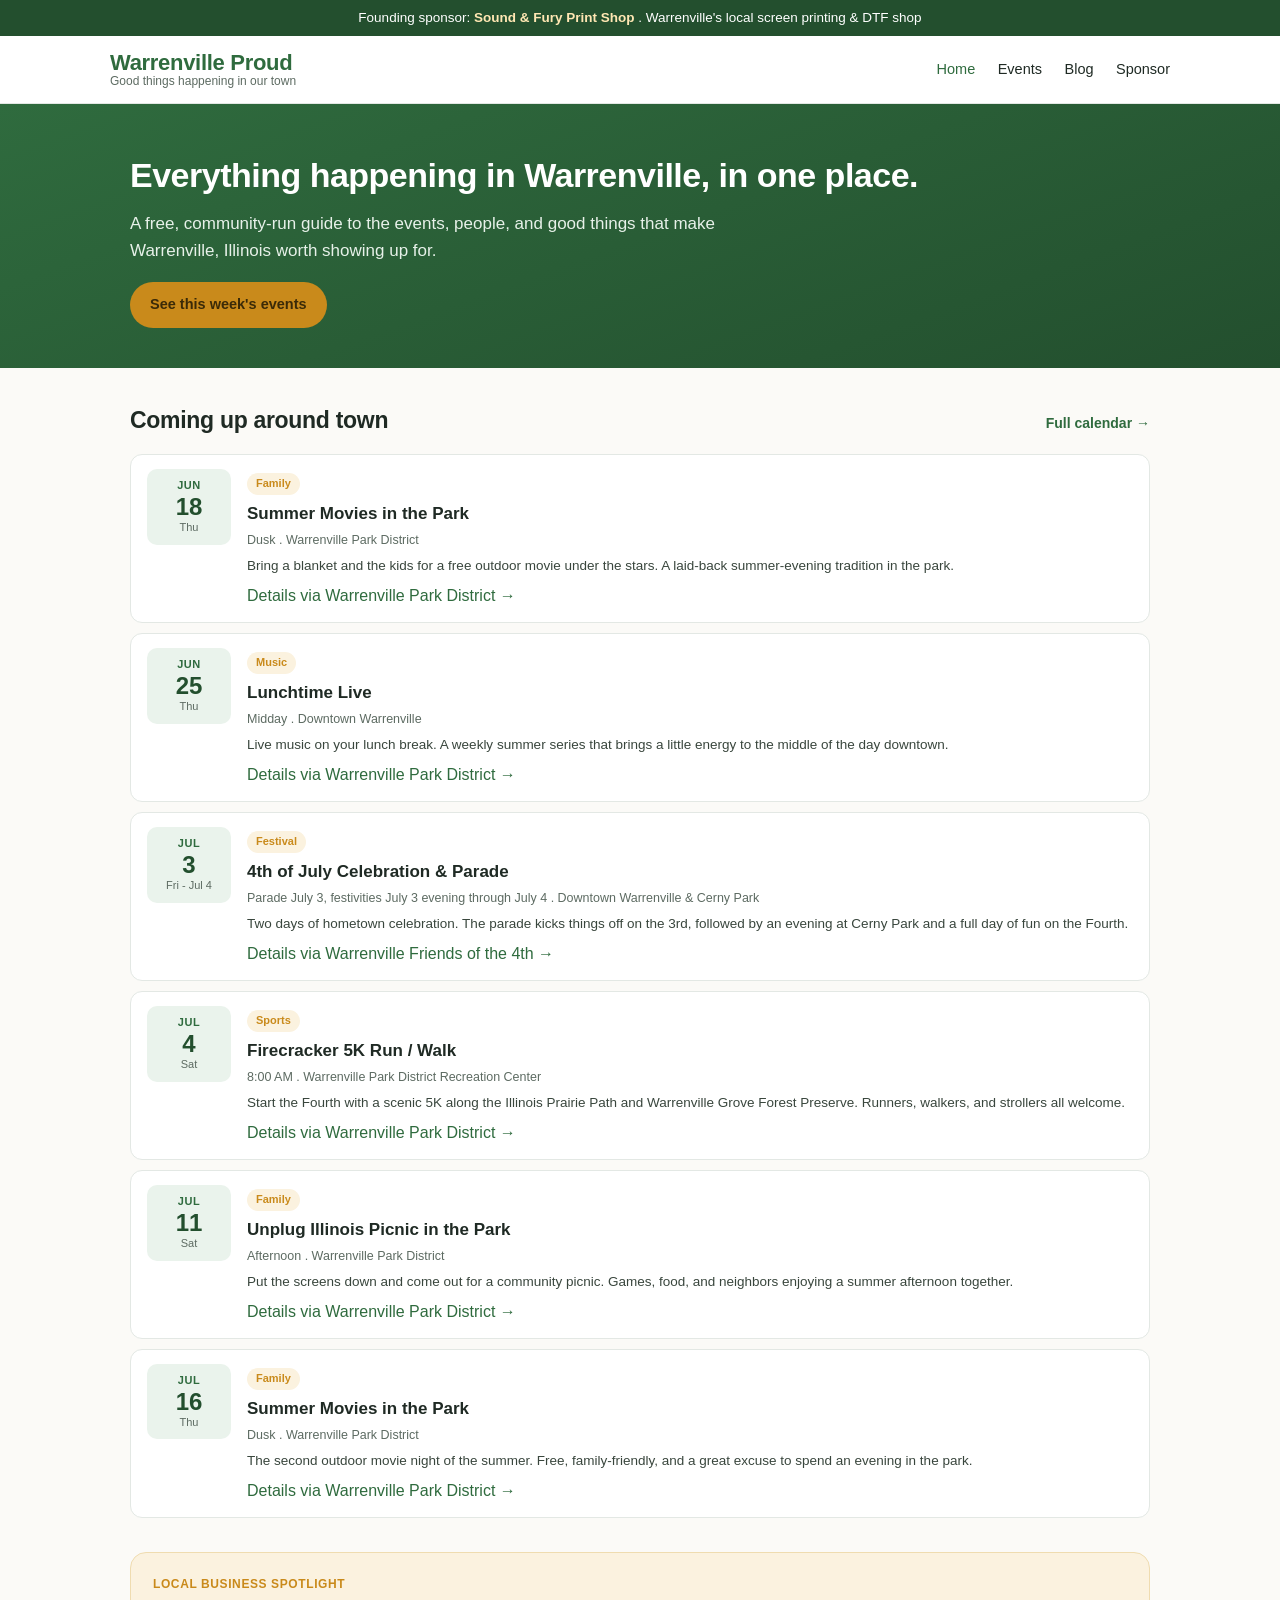
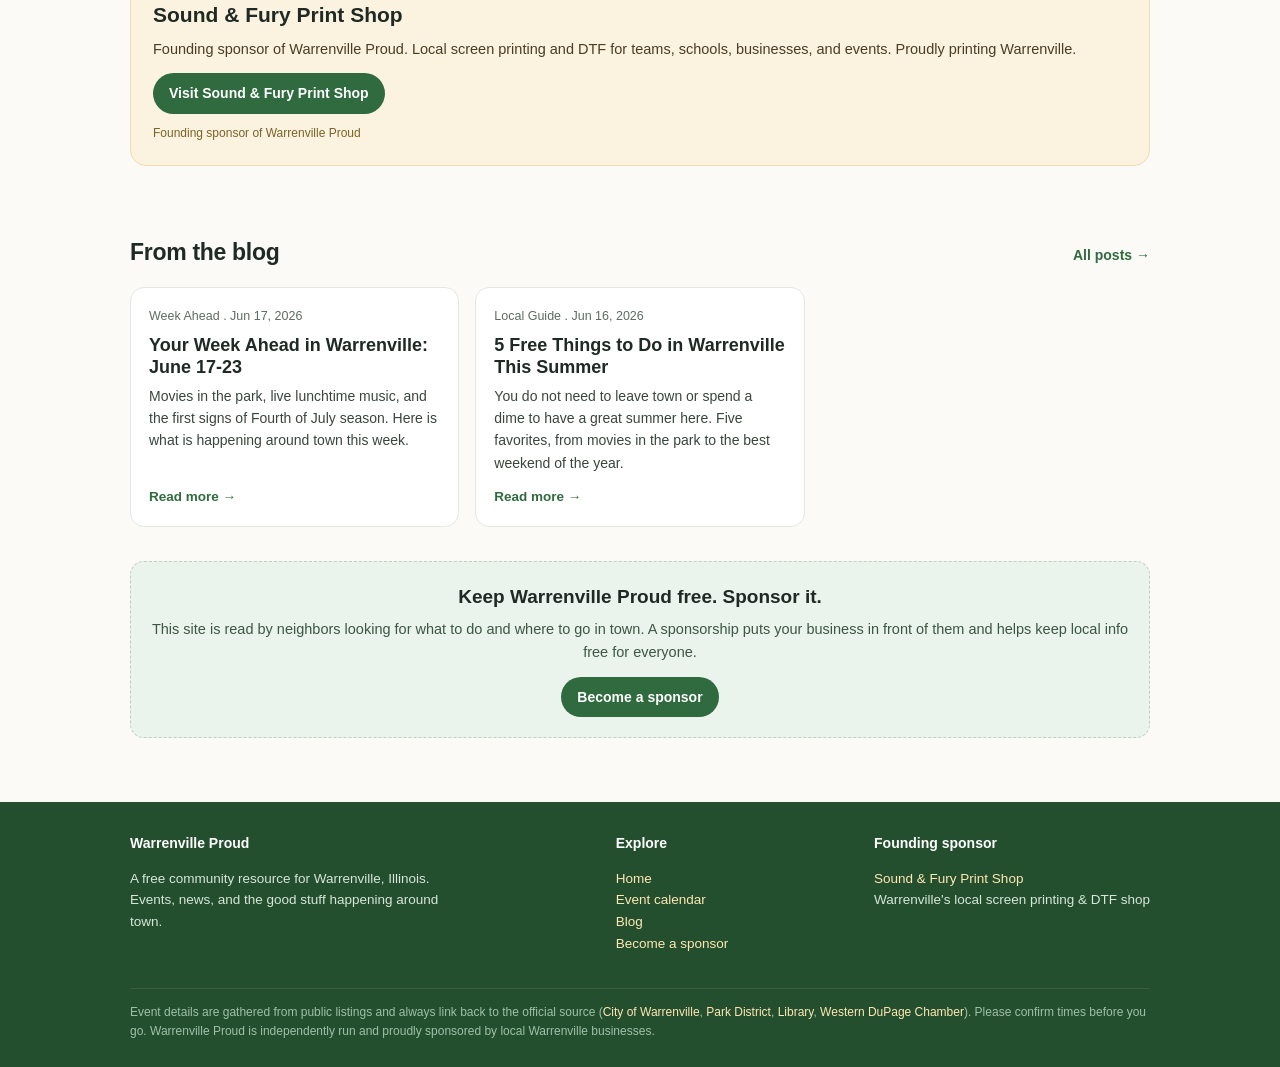
==== index.html @ 882d9d4a "Initial build: Warrenville Proud local hub (site + data + generator + automation)" ====
<!DOCTYPE html>
<html lang="en">
<head>
<meta charset="UTF-8">
<meta name="viewport" content="width=device-width, initial-scale=1.0">
<title>Warrenville Proud . Warrenville, IL events & community</title>
<meta name="description" content="Your local guide to events, news, and good things happening in Warrenville, Illinois. Free, community-run, and proudly local.">
<link rel="stylesheet" href="assets/style.css">
</head>
<body>
<div class="ribbon">Founding sponsor: <a href="https://soundandfuryprint.com">Sound & Fury Print Shop</a> . Warrenville's local screen printing & DTF shop</div>
<header class="site"><div class="wrap navbar">
  <a class="brand" href="index.html" style="text-decoration:none">
    <span class="name">Warrenville Proud</span>
    <span class="tag">Good things happening in our town</span>
  </a>
  <nav class="links">
    <a href="index.html" style="color:var(--prairie)">Home</a>
    <a href="events.html">Events</a>
    <a href="blog/index.html">Blog</a>
    <a href="index.html#sponsor">Sponsor</a>
  </nav>
</div></header>

<section class="hero"><div class="wrap">
  <h1>Everything happening in Warrenville, in one place.</h1>
  <p>A free, community-run guide to the events, people, and good things that make Warrenville, Illinois worth showing up for.</p>
  <a class="cta" href="events.html">See this week's events</a>
</div></section>

<section><div class="wrap">
  <div class="sec-head"><h2>Coming up around town</h2><a href="events.html">Full calendar &rarr;</a></div>
  <div class="events-list"><div class="event">
  <div class="when"><div class="mo">JUN</div><div class="day">18</div><div class="dow">Thu</div></div>
  <div class="body">
    <span class="pill">Family</span>
    <h3>Summer Movies in the Park</h3>
    <div class="det">Dusk . Warrenville Park District</div>
    <p>Bring a blanket and the kids for a free outdoor movie under the stars. A laid-back summer-evening tradition in the park.</p>
    <a class="more" href="https://www.warrenvilleparks.org/events/">Details via Warrenville Park District &rarr;</a>
  </div>
</div><div class="event">
  <div class="when"><div class="mo">JUN</div><div class="day">25</div><div class="dow">Thu</div></div>
  <div class="body">
    <span class="pill">Music</span>
    <h3>Lunchtime Live</h3>
    <div class="det">Midday . Downtown Warrenville</div>
    <p>Live music on your lunch break. A weekly summer series that brings a little energy to the middle of the day downtown.</p>
    <a class="more" href="https://www.warrenvilleparks.org/events/">Details via Warrenville Park District &rarr;</a>
  </div>
</div><div class="event">
  <div class="when"><div class="mo">JUL</div><div class="day">3</div><div class="dow">Fri - Jul 4</div></div>
  <div class="body">
    <span class="pill">Festival</span>
    <h3>4th of July Celebration & Parade</h3>
    <div class="det">Parade July 3, festivities July 3 evening through July 4 . Downtown Warrenville & Cerny Park</div>
    <p>Two days of hometown celebration. The parade kicks things off on the 3rd, followed by an evening at Cerny Park and a full day of fun on the Fourth.</p>
    <a class="more" href="https://www.warrenville.il.us/395/Community-Events">Details via Warrenville Friends of the 4th &rarr;</a>
  </div>
</div><div class="event">
  <div class="when"><div class="mo">JUL</div><div class="day">4</div><div class="dow">Sat</div></div>
  <div class="body">
    <span class="pill">Sports</span>
    <h3>Firecracker 5K Run / Walk</h3>
    <div class="det">8:00 AM . Warrenville Park District Recreation Center</div>
    <p>Start the Fourth with a scenic 5K along the Illinois Prairie Path and Warrenville Grove Forest Preserve. Runners, walkers, and strollers all welcome.</p>
    <a class="more" href="https://www.warrenvilleparks.org/events/">Details via Warrenville Park District &rarr;</a>
  </div>
</div><div class="event">
  <div class="when"><div class="mo">JUL</div><div class="day">11</div><div class="dow">Sat</div></div>
  <div class="body">
    <span class="pill">Family</span>
    <h3>Unplug Illinois Picnic in the Park</h3>
    <div class="det">Afternoon . Warrenville Park District</div>
    <p>Put the screens down and come out for a community picnic. Games, food, and neighbors enjoying a summer afternoon together.</p>
    <a class="more" href="https://www.warrenvilleparks.org/events/">Details via Warrenville Park District &rarr;</a>
  </div>
</div><div class="event">
  <div class="when"><div class="mo">JUL</div><div class="day">16</div><div class="dow">Thu</div></div>
  <div class="body">
    <span class="pill">Family</span>
    <h3>Summer Movies in the Park</h3>
    <div class="det">Dusk . Warrenville Park District</div>
    <p>The second outdoor movie night of the summer. Free, family-friendly, and a great excuse to spend an evening in the park.</p>
    <a class="more" href="https://www.warrenvilleparks.org/events/">Details via Warrenville Park District &rarr;</a>
  </div>
</div></div>
</div></section>

<section style="padding-top:0"><div class="wrap">
  <div class="spotlight">
  <div class="kicker">Local Business Spotlight</div>
  <h3>Sound & Fury Print Shop</h3>
  <p>Founding sponsor of Warrenville Proud. Local screen printing and DTF for teams, schools, businesses, and events. Proudly printing Warrenville.</p>
  <a class="btn" href="https://soundandfuryprint.com">Visit Sound & Fury Print Shop</a>
  <div class="founding">Founding sponsor of Warrenville Proud</div>
</div>
</div></section>

<section><div class="wrap">
  <div class="sec-head"><h2>From the blog</h2><a href="blog/index.html">All posts &rarr;</a></div>
  <div class="grid cols-3"><div class="card">
  <span class="meta">Week Ahead . Jun 17, 2026</span>
  <h3><a href="blog/week-ahead-2026-06-17.html" style="color:inherit">Your Week Ahead in Warrenville: June 17-23</a></h3>
  <p>Movies in the park, live lunchtime music, and the first signs of Fourth of July season. Here is what is happening around town this week.</p>
  <a class="more" href="blog/week-ahead-2026-06-17.html">Read more &rarr;</a>
</div><div class="card">
  <span class="meta">Local Guide . Jun 16, 2026</span>
  <h3><a href="blog/5-free-things-to-do-in-warrenville-this-summer.html" style="color:inherit">5 Free Things to Do in Warrenville This Summer</a></h3>
  <p>You do not need to leave town or spend a dime to have a great summer here. Five favorites, from movies in the park to the best weekend of the year.</p>
  <a class="more" href="blog/5-free-things-to-do-in-warrenville-this-summer.html">Read more &rarr;</a>
</div></div>
</div></section>

<section style="padding-top:0"><div class="wrap">
  <div id="sponsor" class="sponsor-cta">
  <h3>Keep Warrenville Proud free. Sponsor it.</h3>
  <p>This site is read by neighbors looking for what to do and where to go in town. A sponsorship puts your business in front of them and helps keep local info free for everyone.</p>
  <a class="btn" href="mailto:hello@warrenvilleproud.com?subject=Sponsoring%20Warrenville%20Proud">Become a sponsor</a>
</div>
</div></section>

<footer class="site"><div class="wrap">
  <div class="cols">
    <div style="max-width:340px">
      <h4>Warrenville Proud</h4>
      <p>A free community resource for Warrenville, Illinois. Events, news, and the good stuff happening around town.</p>
    </div>
    <div>
      <h4>Explore</h4>
      <p><a href="index.html">Home</a><br>
      <a href="events.html">Event calendar</a><br>
      <a href="blog/index.html">Blog</a><br>
      <a href="index.html#sponsor">Become a sponsor</a></p>
    </div>
    <div style="max-width:300px">
      <h4>Founding sponsor</h4>
      <p><a href="https://soundandfuryprint.com">Sound & Fury Print Shop</a><br>Warrenville's local screen printing & DTF shop</p>
    </div>
  </div>
  <div class="fine">
    Event details are gathered from public listings and always link back to the official source
    (<a href="https://www.warrenville.il.us/395/Community-Events">City of Warrenville</a>,
    <a href="https://www.warrenvilleparks.org/events/">Park District</a>,
    <a href="https://www.warrenville.com/events">Library</a>,
    <a href="http://westerndupagechamber.chambermaster.com/events/calendar">Western DuPage Chamber</a>).
    Please confirm times before you go. Warrenville Proud is independently run and proudly sponsored by local Warrenville businesses.
  </div>
</div></footer>
</body>
</html>
---- assets/style.css ----
/* Warrenville Proud - shared styles. Civic, warm, prairie-town feel. Light mode. */
:root{
  --prairie:#2f6b3e; --prairie-dk:#234f2e; --prairie-bg:#eaf3ec;
  --gold:#c98a1b; --gold-bg:#fbf2df;
  --ink:#1f2a24; --muted:#5d6b62; --line:#e3e8e4; --bg:#fbfaf7; --card:#ffffff;
  --sky:#2e6fa3;
}
*{box-sizing:border-box}
html{scroll-behavior:smooth}
body{margin:0;background:var(--bg);color:var(--ink);font-family:-apple-system,BlinkMacSystemFont,"Segoe UI",Roboto,Helvetica,Arial,sans-serif;line-height:1.6;}
a{color:var(--prairie);text-decoration:none}
a:hover{text-decoration:underline}
img{max-width:100%}
.wrap{max-width:1060px;margin:0 auto;padding:0 20px}

/* sponsor ribbon */
.ribbon{background:var(--prairie-dk);color:#fff;font-size:13.5px;text-align:center;padding:7px 12px}
.ribbon a{color:#ffe7b3;font-weight:600}
.ribbon a:hover{color:#fff}

/* header / nav */
header.site{background:var(--card);border-bottom:1px solid var(--line)}
.navbar{display:flex;align-items:center;justify-content:space-between;padding:14px 0;gap:16px}
.brand{display:flex;flex-direction:column;line-height:1.15}
.brand .name{font-size:22px;font-weight:800;color:var(--prairie);letter-spacing:-0.3px}
.brand .tag{font-size:12px;color:var(--muted)}
nav.links a{margin-left:18px;font-size:14.5px;color:var(--ink);font-weight:500}
nav.links a:hover{color:var(--prairie);text-decoration:none}

/* hero */
.hero{background:linear-gradient(160deg,var(--prairie) 0%,var(--prairie-dk) 100%);color:#fff;padding:44px 0 40px}
.hero h1{font-size:34px;margin:0 0 8px;letter-spacing:-0.5px}
.hero p{font-size:17px;margin:0;max-width:640px;color:#e7f1e9}
.hero .cta{margin-top:18px;display:inline-block;background:var(--gold);color:#3a2a08;font-weight:700;padding:11px 20px;border-radius:999px;font-size:14.5px}
.hero .cta:hover{background:#e0a02c;text-decoration:none}

/* sections */
section{padding:34px 0}
.sec-head{display:flex;align-items:baseline;justify-content:space-between;margin-bottom:16px}
.sec-head h2{font-size:23px;margin:0;letter-spacing:-0.3px}
.sec-head a{font-size:14px;font-weight:600}
.lead{color:var(--muted);font-size:15px;margin:-6px 0 18px}

/* cards grid */
.grid{display:grid;gap:16px}
.grid.cols-3{grid-template-columns:repeat(3,1fr)}
.grid.cols-2{grid-template-columns:repeat(2,1fr)}
.card{background:var(--card);border:1px solid var(--line);border-radius:14px;padding:18px;display:flex;flex-direction:column}
.card h3{margin:0 0 6px;font-size:18px;line-height:1.25}
.card .meta{font-size:12.5px;color:var(--muted);margin-bottom:8px}
.card p{margin:0 0 12px;font-size:14px;color:#39463d}
.card .more{margin-top:auto;font-size:13.5px;font-weight:600}

/* event row */
.events-list{display:flex;flex-direction:column;gap:10px}
.event{display:flex;gap:16px;background:var(--card);border:1px solid var(--line);border-radius:12px;padding:14px 16px}
.event .when{flex:0 0 84px;text-align:center;background:var(--prairie-bg);border-radius:10px;padding:8px 4px;height:fit-content}
.event .when .mo{font-size:11px;text-transform:uppercase;letter-spacing:.5px;color:var(--prairie);font-weight:700}
.event .when .day{font-size:24px;font-weight:800;color:var(--prairie-dk);line-height:1}
.event .when .dow{font-size:11px;color:var(--muted)}
.event .body h3{margin:0 0 3px;font-size:17px}
.event .body .det{font-size:12.5px;color:var(--muted);margin-bottom:5px}
.event .body p{margin:0 0 6px;font-size:13.5px;color:#39463d}
.event .pill{display:inline-block;font-size:11px;font-weight:600;background:var(--gold-bg);color:var(--gold);padding:2px 9px;border-radius:999px;margin-bottom:5px}

/* spotlight */
.spotlight{background:var(--gold-bg);border:1px solid #efdcb0;border-radius:16px;padding:22px}
.spotlight .kicker{font-size:12px;font-weight:700;text-transform:uppercase;letter-spacing:.6px;color:var(--gold)}
.spotlight h3{margin:4px 0 6px;font-size:21px}
.spotlight p{margin:0 0 12px;font-size:14.5px;color:#4a3d23}
.spotlight .founding{font-size:12px;color:#7a6326;margin-top:10px}
.btn{display:inline-block;background:var(--prairie);color:#fff;font-weight:600;padding:9px 16px;border-radius:999px;font-size:14px}
.btn:hover{background:var(--prairie-dk);text-decoration:none}

/* sponsor CTA strip */
.sponsor-cta{background:var(--prairie-bg);border:1px dashed #b9d3bf;border-radius:14px;padding:20px;text-align:center}
.sponsor-cta h3{margin:0 0 6px;font-size:19px}
.sponsor-cta p{margin:0 0 12px;color:#3c5743;font-size:14.5px}

/* article */
.article{max-width:720px;margin:0 auto}
.article .kicker{color:var(--prairie);font-weight:700;font-size:13px;text-transform:uppercase;letter-spacing:.5px}
.article h1{font-size:30px;margin:6px 0 6px;letter-spacing:-0.4px;line-height:1.2}
.article .byline{color:var(--muted);font-size:13.5px;margin-bottom:22px}
.article p{font-size:16px;margin:0 0 16px}
.article h2{font-size:21px;margin:26px 0 10px}
.article ul{font-size:16px;margin:0 0 16px;padding-left:22px}
.article li{margin-bottom:6px}
.sponsor-note{background:var(--gold-bg);border-left:4px solid var(--gold);border-radius:8px;padding:14px 16px;margin:26px 0 0;font-size:14px;color:#4a3d23}
.sponsor-note b{color:#7a5a13}

/* footer */
footer.site{background:var(--prairie-dk);color:#d7e6da;margin-top:30px;padding:30px 0 26px;font-size:13.5px}
footer.site a{color:#ffe7b3}
footer.site .cols{display:flex;justify-content:space-between;gap:24px;flex-wrap:wrap}
footer.site h4{color:#fff;margin:0 0 8px;font-size:14px}
footer.site .fine{margin-top:20px;padding-top:14px;border-top:1px solid #3a5a42;color:#9fc0a8;font-size:12px}

@media(max-width:820px){
  .grid.cols-3,.grid.cols-2{grid-template-columns:1fr}
  .navbar{flex-direction:column;align-items:flex-start;gap:8px}
  nav.links a{margin-left:0;margin-right:16px}
  .hero h1{font-size:27px}
}
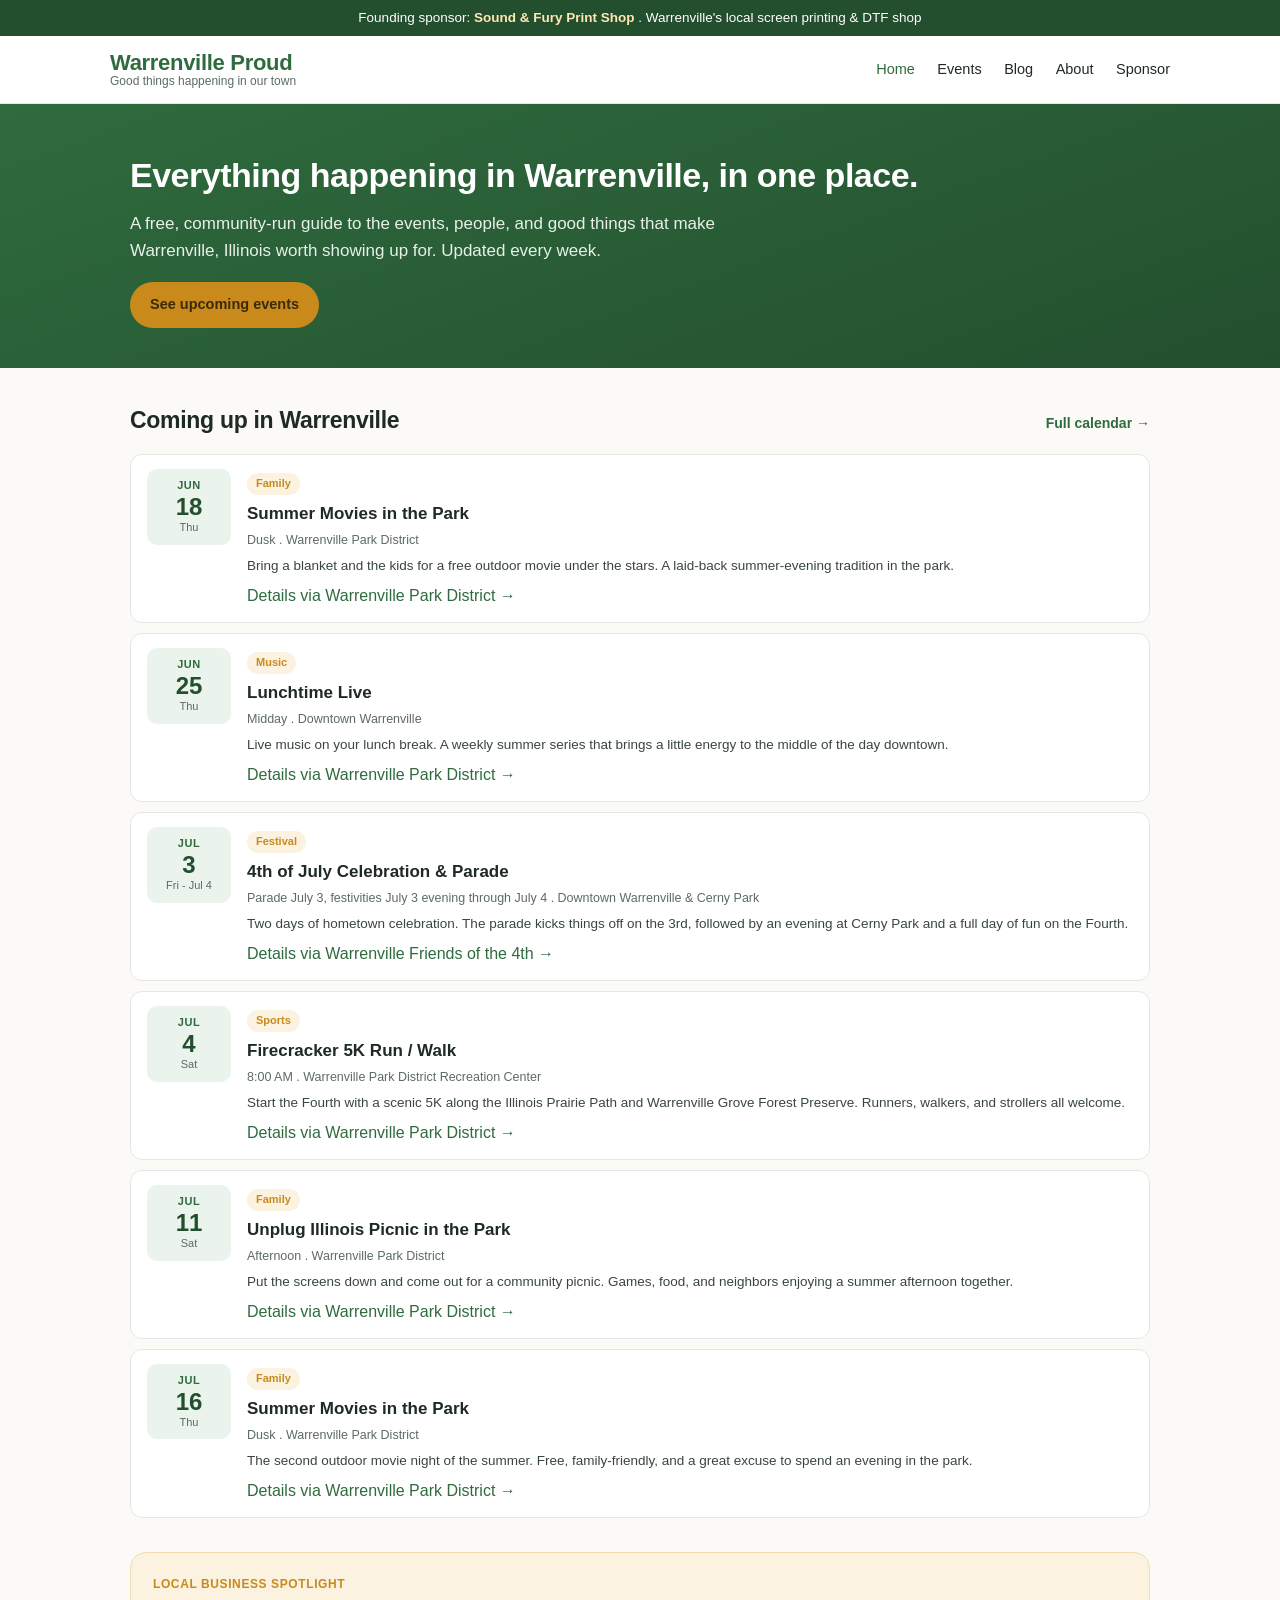
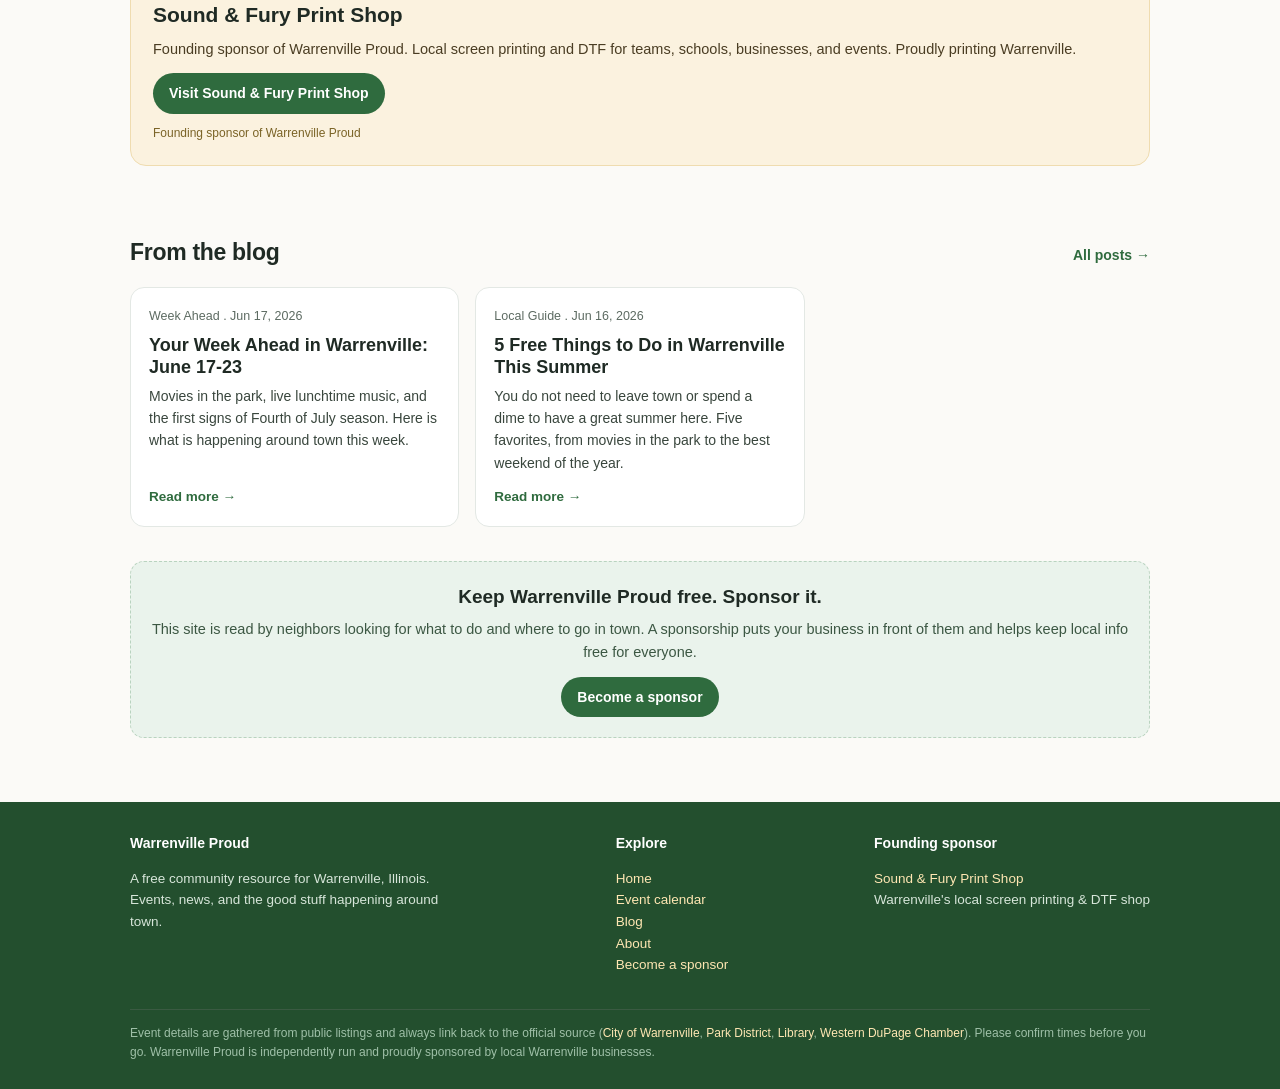
==== commit a47dfe11: "Launch Warrenville Proud: full site, SEO/GEO, assets, automation docs Co-Authored-By: Claude Opus 4." ====
--- a/index.html
+++ b/index.html
@@ -3,12 +3,37 @@
 <head>
 <meta charset="UTF-8">
 <meta name="viewport" content="width=device-width, initial-scale=1.0">
-<title>Warrenville Proud . Warrenville, IL events & community</title>
-<meta name="description" content="Your local guide to events, news, and good things happening in Warrenville, Illinois. Free, community-run, and proudly local.">
+<title>Warrenville Proud: Warrenville, IL Events Calendar &amp; Community Guide</title>
+<meta name="description" content="Your free local guide to events, news, and things to do in Warrenville, Illinois. Updated weekly. Proudly community-run.">
+<link rel="canonical" href="https://warrenvilleproud.com/">
+<meta name="robots" content="index,follow,max-image-preview:large,max-snippet:-1">
+<meta name="author" content="Warrenville Proud">
+<meta name="geo.region" content="US-IL">
+<meta name="geo.placename" content="Warrenville, Illinois">
+<meta name="geo.position" content="41.8186;-88.1762">
+<meta name="ICBM" content="41.8186, -88.1762">
+<meta name="theme-color" content="#2f6b3e">
+<meta property="og:type" content="website">
+<meta property="og:site_name" content="Warrenville Proud">
+<meta property="og:title" content="Warrenville Proud: Warrenville, IL Events Calendar &amp; Community Guide">
+<meta property="og:description" content="Your free local guide to events, news, and things to do in Warrenville, Illinois. Updated weekly. Proudly community-run.">
+<meta property="og:url" content="https://warrenvilleproud.com/">
+<meta property="og:image" content="https://warrenvilleproud.com/assets/og-image.png">
+<meta property="og:locale" content="en_US">
+<meta name="twitter:card" content="summary_large_image">
+<meta name="twitter:title" content="Warrenville Proud: Warrenville, IL Events Calendar &amp; Community Guide">
+<meta name="twitter:description" content="Your free local guide to events, news, and things to do in Warrenville, Illinois. Updated weekly. Proudly community-run.">
+<meta name="twitter:image" content="https://warrenvilleproud.com/assets/og-image.png">
+<link rel="icon" href="assets/favicon.png" type="image/png">
+<link rel="apple-touch-icon" href="assets/apple-touch-icon.png">
+<link rel="sitemap" type="application/xml" href="https://warrenvilleproud.com/sitemap.xml">
 <link rel="stylesheet" href="assets/style.css">
+<script type="application/ld+json">{"@context": "https://schema.org", "@type": "Organization", "@id": "https://warrenvilleproud.com/#org", "name": "Warrenville Proud", "url": "https://warrenvilleproud.com/", "logo": "https://warrenvilleproud.com/assets/og-image.png", "image": "https://warrenvilleproud.com/assets/og-image.png", "description": "A free, community-run guide to events and local life in Warrenville, Illinois.", "areaServed": {"@type": "City", "name": "Warrenville, Illinois"}, "knowsAbout": ["Warrenville Illinois events", "DuPage County community events", "local Warrenville news"], "sponsor": {"@type": "Organization", "name": "Sound & Fury Print Shop", "url": "https://soundandfuryprint.com", "description": "Warrenville-based screen printing and DTF custom apparel shop."}}</script>
+<script type="application/ld+json">{"@context": "https://schema.org", "@type": "WebSite", "@id": "https://warrenvilleproud.com/#website", "name": "Warrenville Proud", "url": "https://warrenvilleproud.com/", "inLanguage": "en-US", "publisher": {"@id": "https://warrenvilleproud.com/#org"}}</script>
+<script type="application/ld+json">{"@context": "https://schema.org", "@type": "ItemList", "name": "Upcoming events in Warrenville, Illinois", "itemListElement": [{"@type": "ListItem", "position": 1, "item": {"@type": "Event", "name": "Summer Movies in the Park", "startDate": "2026-06-18", "endDate": "2026-06-18", "eventStatus": "https://schema.org/EventScheduled", "eventAttendanceMode": "https://schema.org/OfflineEventAttendanceMode", "location": {"@type": "Place", "name": "Warrenville Park District", "address": {"@type": "PostalAddress", "addressLocality": "Warrenville", "addressRegion": "IL", "postalCode": "60555", "addressCountry": "US"}}, "description": "Bring a blanket and the kids for a free outdoor movie under the stars. A laid-back summer-evening tradition in the park.", "image": "https://warrenvilleproud.com/assets/og-image.png", "url": "https://www.warrenvilleparks.org/events/", "organizer": {"@type": "Organization", "name": "Warrenville Park District"}}}, {"@type": "ListItem", "position": 2, "item": {"@type": "Event", "name": "Lunchtime Live", "startDate": "2026-06-25", "endDate": "2026-06-25", "eventStatus": "https://schema.org/EventScheduled", "eventAttendanceMode": "https://schema.org/OfflineEventAttendanceMode", "location": {"@type": "Place", "name": "Downtown Warrenville", "address": {"@type": "PostalAddress", "addressLocality": "Warrenville", "addressRegion": "IL", "postalCode": "60555", "addressCountry": "US"}}, "description": "Live music on your lunch break. A weekly summer series that brings a little energy to the middle of the day downtown.", "image": "https://warrenvilleproud.com/assets/og-image.png", "url": "https://www.warrenvilleparks.org/events/", "organizer": {"@type": "Organization", "name": "Warrenville Park District"}}}, {"@type": "ListItem", "position": 3, "item": {"@type": "Event", "name": "4th of July Celebration & Parade", "startDate": "2026-07-03", "endDate": "2026-07-04", "eventStatus": "https://schema.org/EventScheduled", "eventAttendanceMode": "https://schema.org/OfflineEventAttendanceMode", "location": {"@type": "Place", "name": "Downtown Warrenville & Cerny Park", "address": {"@type": "PostalAddress", "addressLocality": "Warrenville", "addressRegion": "IL", "postalCode": "60555", "addressCountry": "US"}}, "description": "Two days of hometown celebration. The parade kicks things off on the 3rd, followed by an evening at Cerny Park and a full day of fun on the Fourth.", "image": "https://warrenvilleproud.com/assets/og-image.png", "url": "https://www.warrenville.il.us/395/Community-Events", "organizer": {"@type": "Organization", "name": "Warrenville Friends of the 4th"}}}, {"@type": "ListItem", "position": 4, "item": {"@type": "Event", "name": "Firecracker 5K Run / Walk", "startDate": "2026-07-04", "endDate": "2026-07-04", "eventStatus": "https://schema.org/EventScheduled", "eventAttendanceMode": "https://schema.org/OfflineEventAttendanceMode", "location": {"@type": "Place", "name": "Warrenville Park District Recreation Center", "address": {"@type": "PostalAddress", "addressLocality": "Warrenville", "addressRegion": "IL", "postalCode": "60555", "addressCountry": "US"}}, "description": "Start the Fourth with a scenic 5K along the Illinois Prairie Path and Warrenville Grove Forest Preserve. Runners, walkers, and strollers all welcome.", "image": "https://warrenvilleproud.com/assets/og-image.png", "url": "https://www.warrenvilleparks.org/events/", "organizer": {"@type": "Organization", "name": "Warrenville Park District"}}}, {"@type": "ListItem", "position": 5, "item": {"@type": "Event", "name": "Unplug Illinois Picnic in the Park", "startDate": "2026-07-11", "endDate": "2026-07-11", "eventStatus": "https://schema.org/EventScheduled", "eventAttendanceMode": "https://schema.org/OfflineEventAttendanceMode", "location": {"@type": "Place", "name": "Warrenville Park District", "address": {"@type": "PostalAddress", "addressLocality": "Warrenville", "addressRegion": "IL", "postalCode": "60555", "addressCountry": "US"}}, "description": "Put the screens down and come out for a community picnic. Games, food, and neighbors enjoying a summer afternoon together.", "image": "https://warrenvilleproud.com/assets/og-image.png", "url": "https://www.warrenvilleparks.org/events/", "organizer": {"@type": "Organization", "name": "Warrenville Park District"}}}, {"@type": "ListItem", "position": 6, "item": {"@type": "Event", "name": "Summer Movies in the Park", "startDate": "2026-07-16", "endDate": "2026-07-16", "eventStatus": "https://schema.org/EventScheduled", "eventAttendanceMode": "https://schema.org/OfflineEventAttendanceMode", "location": {"@type": "Place", "name": "Warrenville Park District", "address": {"@type": "PostalAddress", "addressLocality": "Warrenville", "addressRegion": "IL", "postalCode": "60555", "addressCountry": "US"}}, "description": "The second outdoor movie night of the summer. Free, family-friendly, and a great excuse to spend an evening in the park.", "image": "https://warrenvilleproud.com/assets/og-image.png", "url": "https://www.warrenvilleparks.org/events/", "organizer": {"@type": "Organization", "name": "Warrenville Park District"}}}, {"@type": "ListItem", "position": 7, "item": {"@type": "Event", "name": "Summer Daze", "startDate": "2026-08-07", "endDate": "2026-08-08", "eventStatus": "https://schema.org/EventScheduled", "eventAttendanceMode": "https://schema.org/OfflineEventAttendanceMode", "location": {"@type": "Place", "name": "Warrenville City Hall Complex, 28W701 Stafford Place", "address": {"@type": "PostalAddress", "addressLocality": "Warrenville", "addressRegion": "IL", "postalCode": "60555", "addressCountry": "US"}}, "description": "Warrenville's signature summer festival. Live music, food and drink, kids' rides and games, and local business booths. The weekend the whole town turns out.", "image": "https://warrenvilleproud.com/assets/og-image.png", "url": "https://www.westerndupagechamber.com/index.php?m=7&s=47", "organizer": {"@type": "Organization", "name": "City of Warrenville / Western DuPage Chamber"}}}, {"@type": "ListItem", "position": 8, "item": {"@type": "Event", "name": "Warrenville Car Show", "startDate": "2026-08-08", "endDate": "2026-08-08", "eventStatus": "https://schema.org/EventScheduled", "eventAttendanceMode": "https://schema.org/OfflineEventAttendanceMode", "location": {"@type": "Place", "name": "Warrenville City Hall Complex", "address": {"@type": "PostalAddress", "addressLocality": "Warrenville", "addressRegion": "IL", "postalCode": "60555", "addressCountry": "US"}}, "description": "Classic cars and showpieces roll into Summer Daze. A favorite for car lovers and anyone who likes a good Saturday stroll past some shine.", "image": "https://warrenvilleproud.com/assets/og-image.png", "url": "https://www.warrenville.il.us/395/Community-Events", "organizer": {"@type": "Organization", "name": "City of Warrenville"}}}]}</script>
 </head>
 <body>
-<div class="ribbon">Founding sponsor: <a href="https://soundandfuryprint.com">Sound & Fury Print Shop</a> . Warrenville's local screen printing & DTF shop</div>
+<div class="ribbon">Founding sponsor: <a href="https://soundandfuryprint.com">Sound &amp; Fury Print Shop</a> . Warrenville&#x27;s local screen printing &amp; DTF shop</div>
 <header class="site"><div class="wrap navbar">
   <a class="brand" href="index.html" style="text-decoration:none">
     <span class="name">Warrenville Proud</span>
@@ -18,18 +43,19 @@
     <a href="index.html" style="color:var(--prairie)">Home</a>
     <a href="events.html">Events</a>
     <a href="blog/index.html">Blog</a>
+    <a href="about.html">About</a>
     <a href="index.html#sponsor">Sponsor</a>
   </nav>
 </div></header>
 
 <section class="hero"><div class="wrap">
   <h1>Everything happening in Warrenville, in one place.</h1>
-  <p>A free, community-run guide to the events, people, and good things that make Warrenville, Illinois worth showing up for.</p>
-  <a class="cta" href="events.html">See this week's events</a>
+  <p>A free, community-run guide to the events, people, and good things that make Warrenville, Illinois worth showing up for. Updated every week.</p>
+  <a class="cta" href="events.html">See upcoming events</a>
 </div></section>
 
 <section><div class="wrap">
-  <div class="sec-head"><h2>Coming up around town</h2><a href="events.html">Full calendar &rarr;</a></div>
+  <div class="sec-head"><h2>Coming up in Warrenville</h2><a href="events.html">Full calendar &rarr;</a></div>
   <div class="events-list"><div class="event">
   <div class="when"><div class="mo">JUN</div><div class="day">18</div><div class="dow">Thu</div></div>
   <div class="body">
@@ -52,8 +78,8 @@
   <div class="when"><div class="mo">JUL</div><div class="day">3</div><div class="dow">Fri - Jul 4</div></div>
   <div class="body">
     <span class="pill">Festival</span>
-    <h3>4th of July Celebration & Parade</h3>
-    <div class="det">Parade July 3, festivities July 3 evening through July 4 . Downtown Warrenville & Cerny Park</div>
+    <h3>4th of July Celebration &amp; Parade</h3>
+    <div class="det">Parade July 3, festivities July 3 evening through July 4 . Downtown Warrenville &amp; Cerny Park</div>
     <p>Two days of hometown celebration. The parade kicks things off on the 3rd, followed by an evening at Cerny Park and a full day of fun on the Fourth.</p>
     <a class="more" href="https://www.warrenville.il.us/395/Community-Events">Details via Warrenville Friends of the 4th &rarr;</a>
   </div>
@@ -90,9 +116,9 @@
 <section style="padding-top:0"><div class="wrap">
   <div class="spotlight">
   <div class="kicker">Local Business Spotlight</div>
-  <h3>Sound & Fury Print Shop</h3>
+  <h3>Sound &amp; Fury Print Shop</h3>
   <p>Founding sponsor of Warrenville Proud. Local screen printing and DTF for teams, schools, businesses, and events. Proudly printing Warrenville.</p>
-  <a class="btn" href="https://soundandfuryprint.com">Visit Sound & Fury Print Shop</a>
+  <a class="btn" href="https://soundandfuryprint.com">Visit Sound &amp; Fury Print Shop</a>
   <div class="founding">Founding sponsor of Warrenville Proud</div>
 </div>
 </div></section>
@@ -131,11 +157,12 @@
       <p><a href="index.html">Home</a><br>
       <a href="events.html">Event calendar</a><br>
       <a href="blog/index.html">Blog</a><br>
+      <a href="about.html">About</a><br>
       <a href="index.html#sponsor">Become a sponsor</a></p>
     </div>
     <div style="max-width:300px">
       <h4>Founding sponsor</h4>
-      <p><a href="https://soundandfuryprint.com">Sound & Fury Print Shop</a><br>Warrenville's local screen printing & DTF shop</p>
+      <p><a href="https://soundandfuryprint.com">Sound &amp; Fury Print Shop</a><br>Warrenville&#x27;s local screen printing &amp; DTF shop</p>
     </div>
   </div>
   <div class="fine">
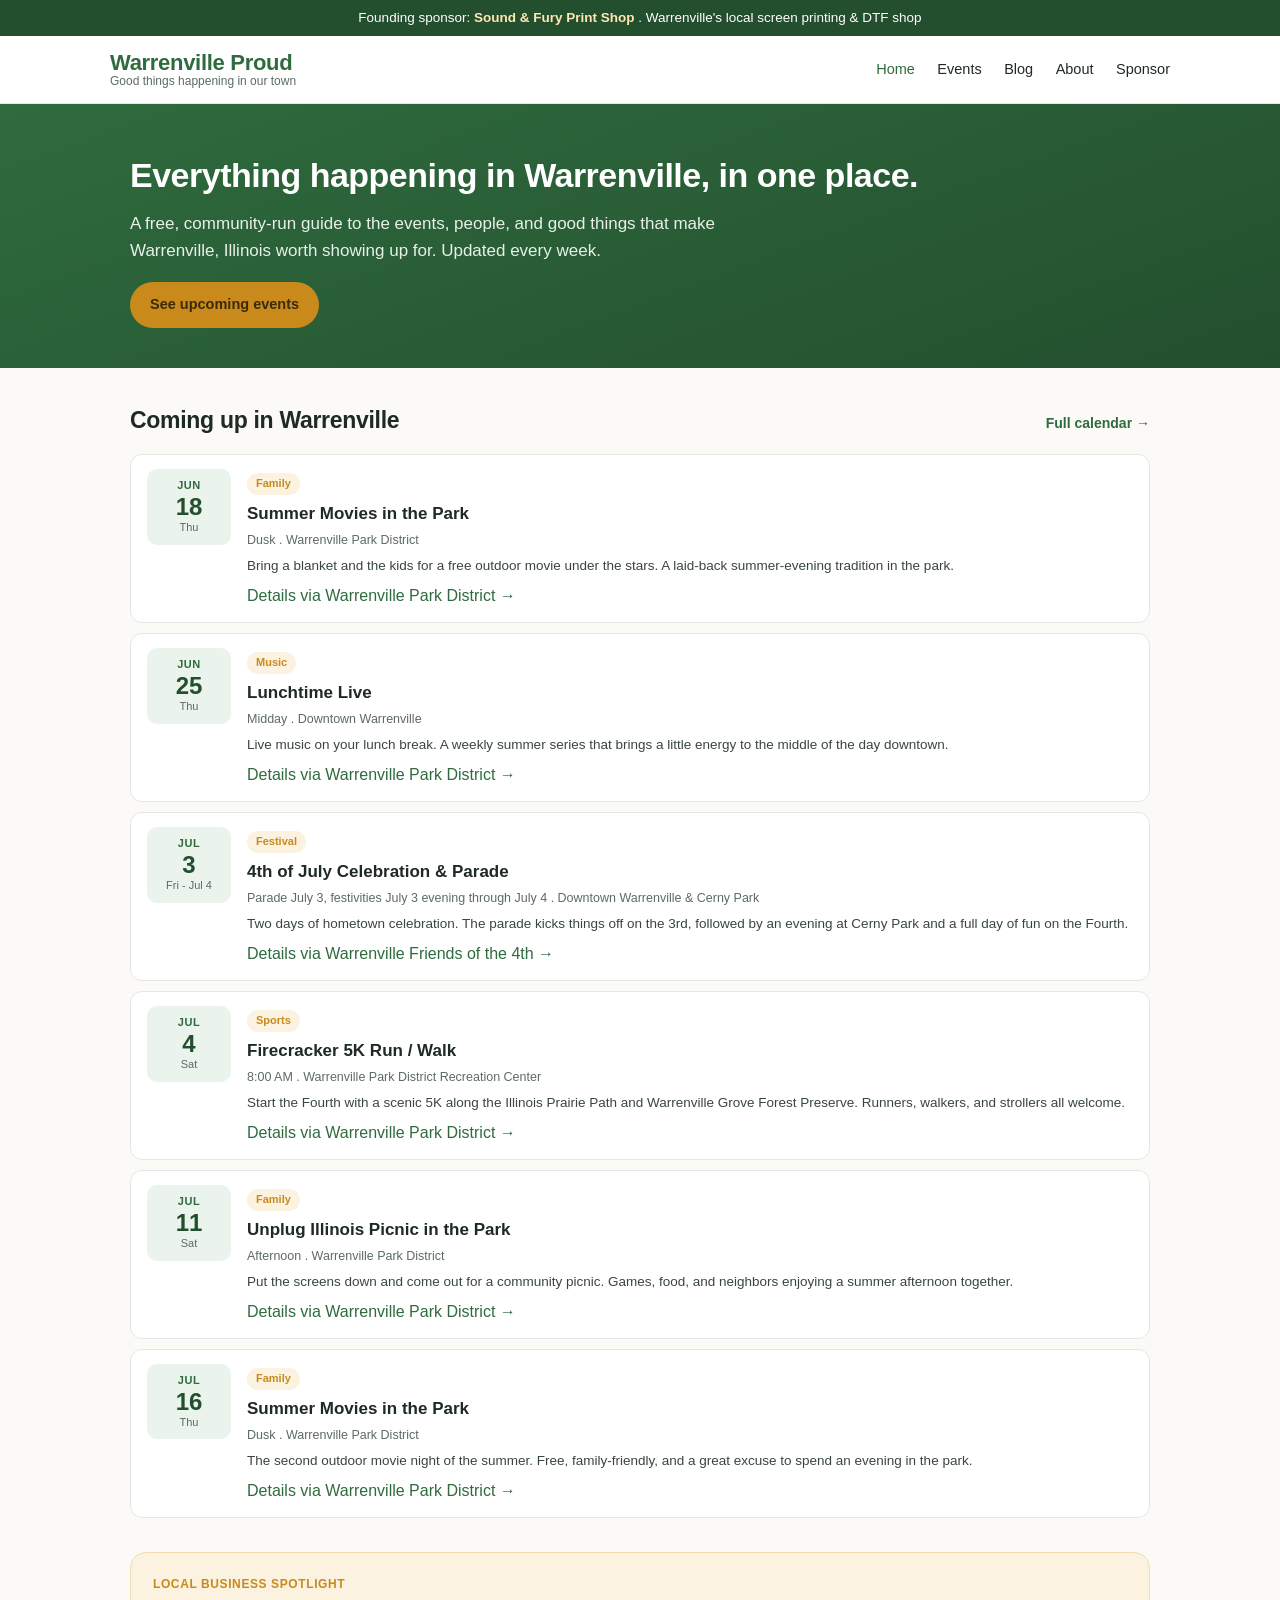
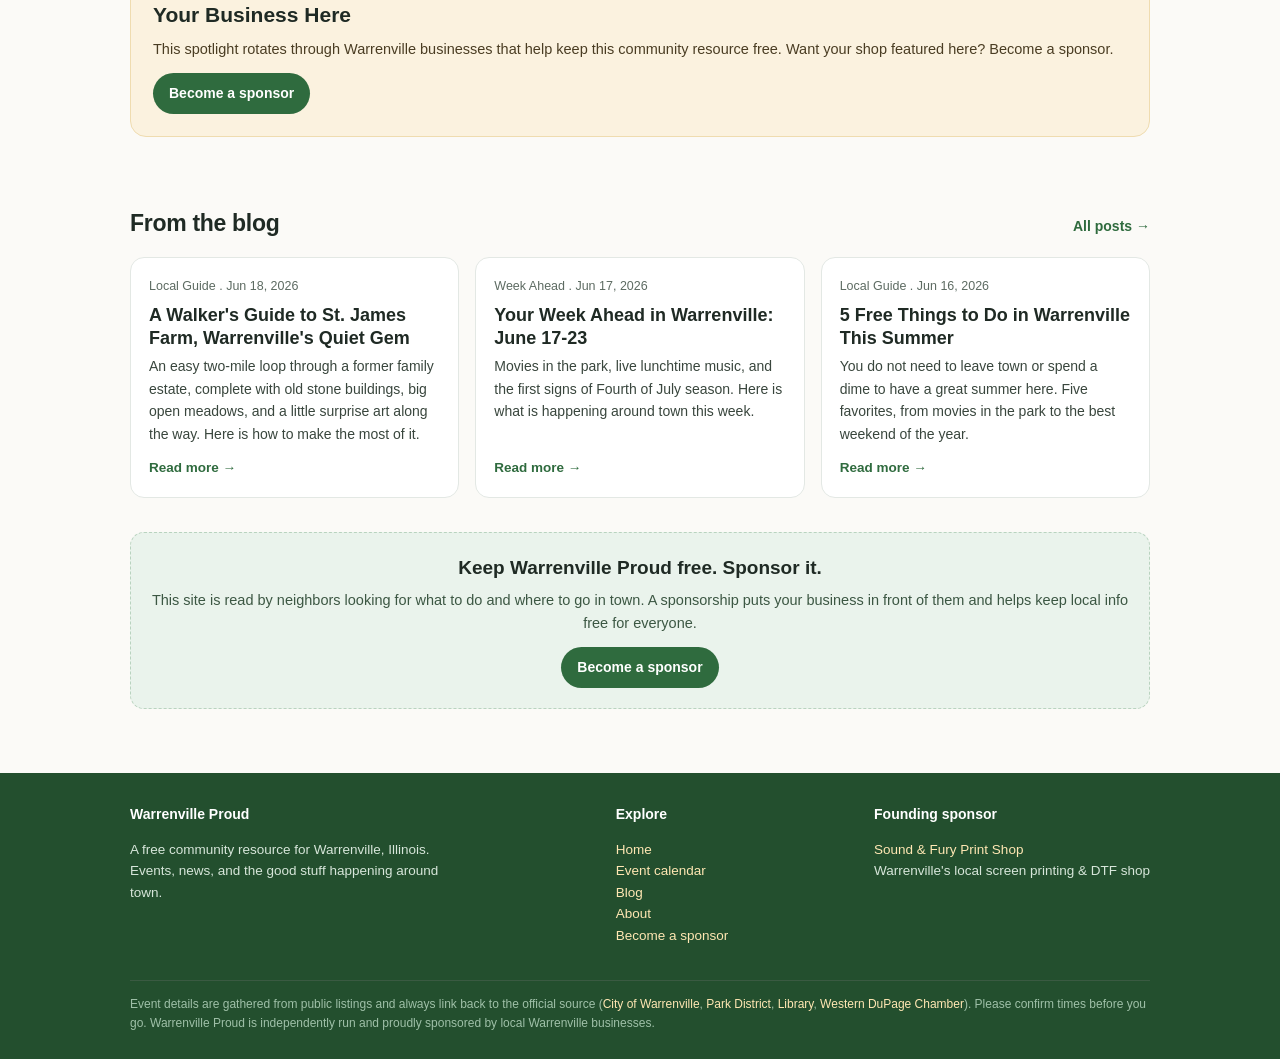
==== commit 33948c49: "Weekly update: 2026-06-18 (St. James Farm trail guide + spotlight rotation)" ====
--- a/index.html
+++ b/index.html
@@ -116,16 +116,21 @@
 <section style="padding-top:0"><div class="wrap">
   <div class="spotlight">
   <div class="kicker">Local Business Spotlight</div>
-  <h3>Sound &amp; Fury Print Shop</h3>
-  <p>Founding sponsor of Warrenville Proud. Local screen printing and DTF for teams, schools, businesses, and events. Proudly printing Warrenville.</p>
-  <a class="btn" href="https://soundandfuryprint.com">Visit Sound &amp; Fury Print Shop</a>
-  <div class="founding">Founding sponsor of Warrenville Proud</div>
+  <h3>Your Business Here</h3>
+  <p>This spotlight rotates through Warrenville businesses that help keep this community resource free. Want your shop featured here? Become a sponsor.</p>
+  <a class="btn" href="#sponsor">Become a sponsor</a>
+  
 </div>
 </div></section>
 
 <section><div class="wrap">
   <div class="sec-head"><h2>From the blog</h2><a href="blog/index.html">All posts &rarr;</a></div>
   <div class="grid cols-3"><div class="card">
+  <span class="meta">Local Guide . Jun 18, 2026</span>
+  <h3><a href="blog/st-james-farm-warrenville-trail-guide.html" style="color:inherit">A Walker&#x27;s Guide to St. James Farm, Warrenville&#x27;s Quiet Gem</a></h3>
+  <p>An easy two-mile loop through a former family estate, complete with old stone buildings, big open meadows, and a little surprise art along the way. Here is how to make the most of it.</p>
+  <a class="more" href="blog/st-james-farm-warrenville-trail-guide.html">Read more &rarr;</a>
+</div><div class="card">
   <span class="meta">Week Ahead . Jun 17, 2026</span>
   <h3><a href="blog/week-ahead-2026-06-17.html" style="color:inherit">Your Week Ahead in Warrenville: June 17-23</a></h3>
   <p>Movies in the park, live lunchtime music, and the first signs of Fourth of July season. Here is what is happening around town this week.</p>
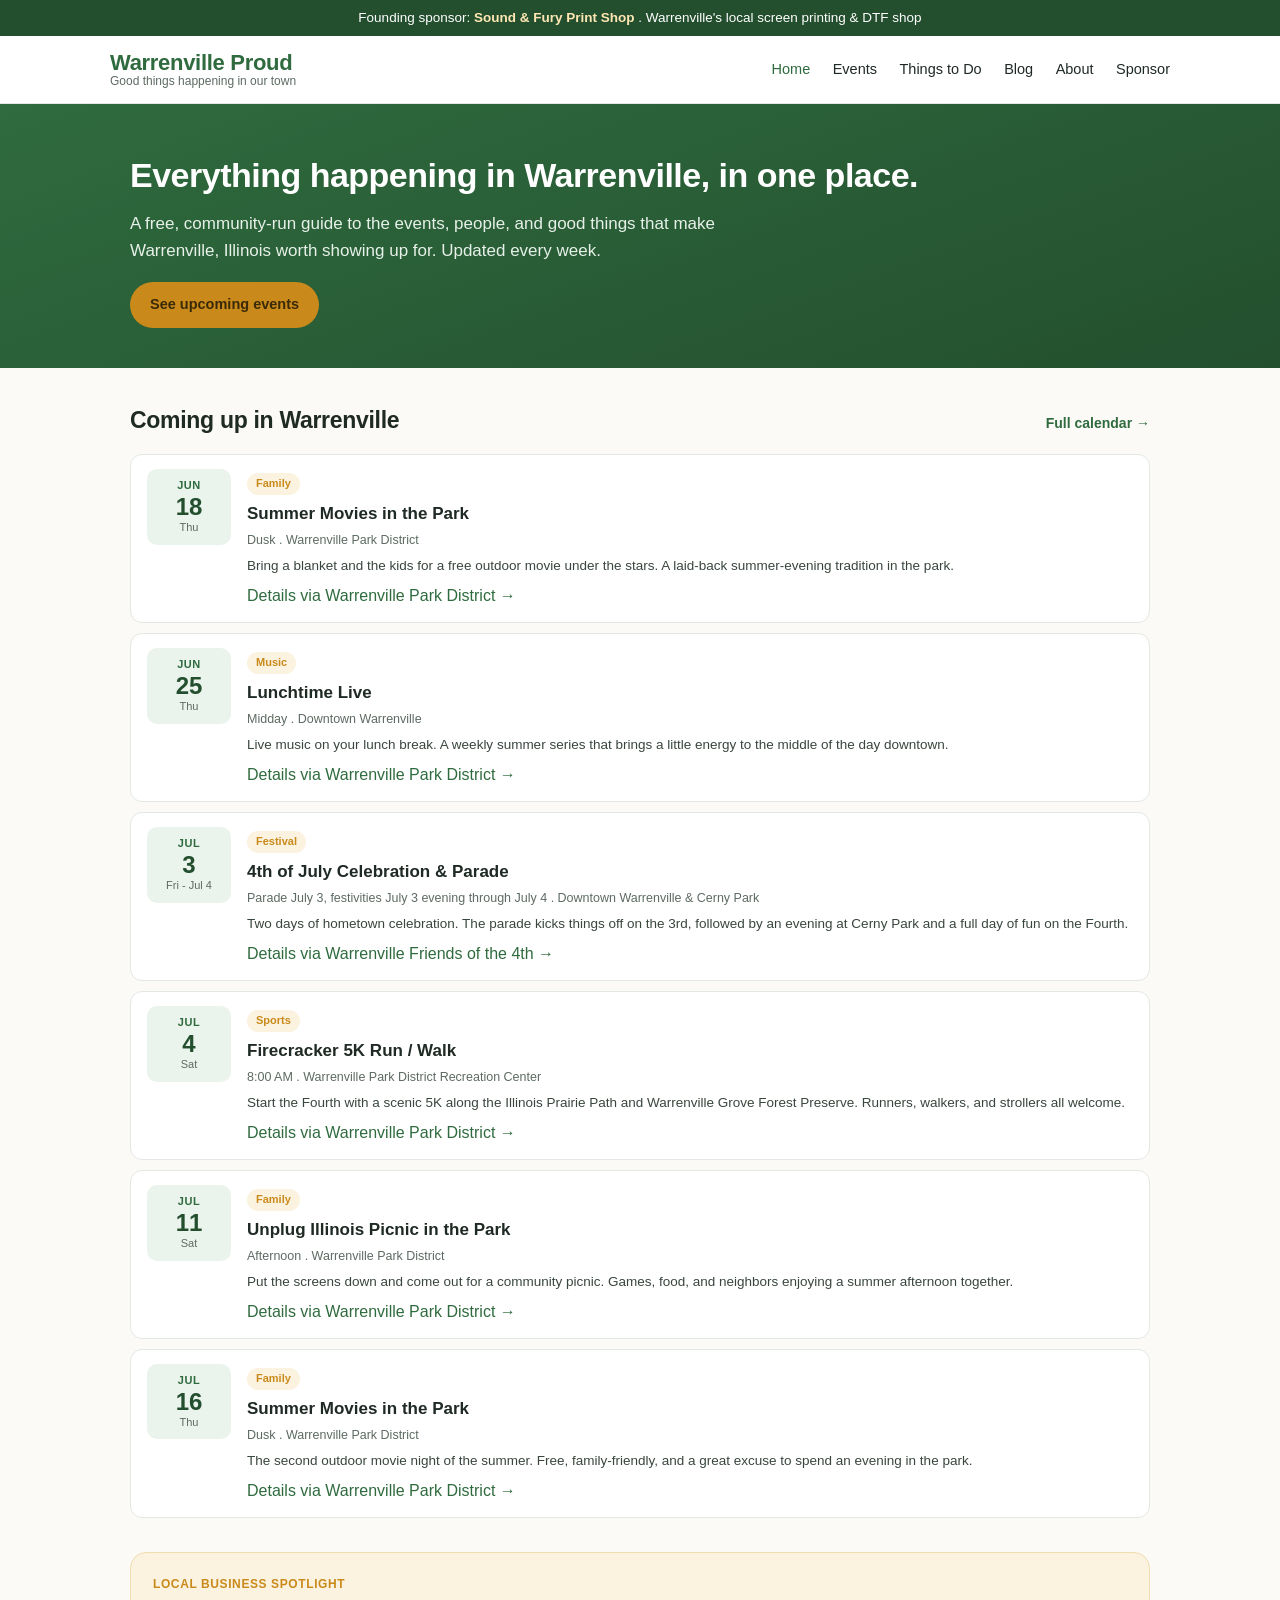
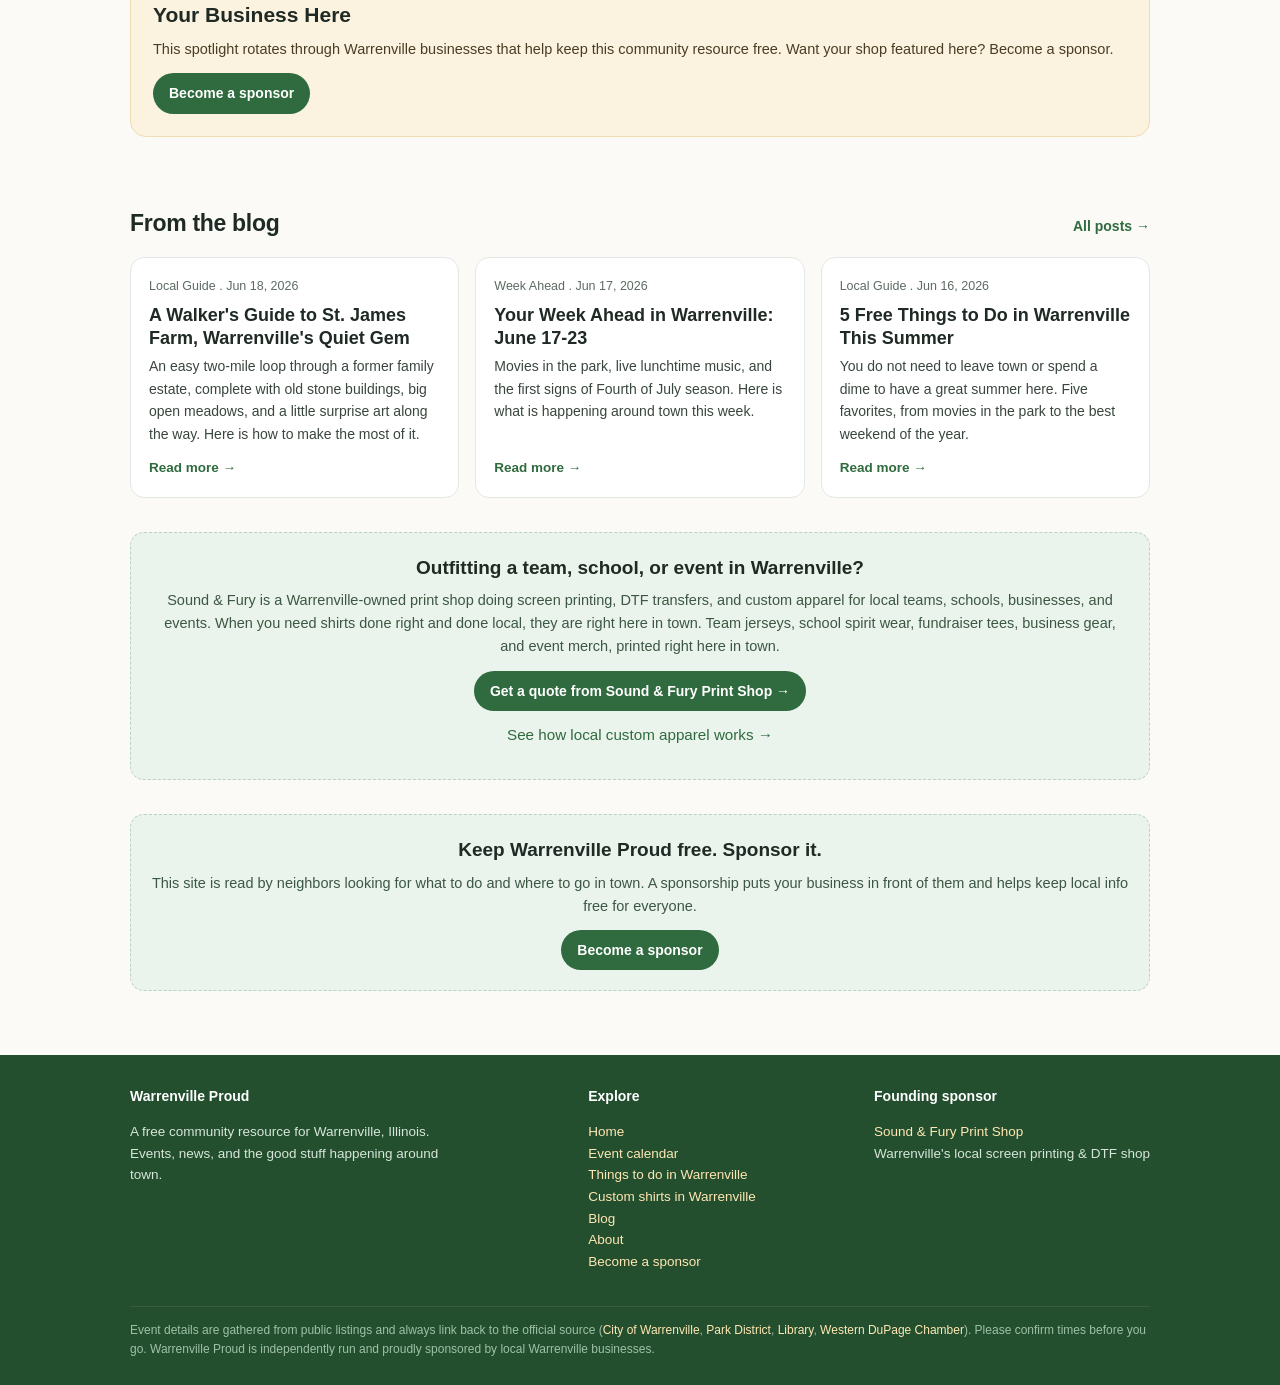
==== commit 3aaba7ba: "SEO/GEO build-out: GA4 wiring, UTM funnel tracking, bridge page, pillar page, RSS - Tier 1: GA4 snip" ====
--- a/index.html
+++ b/index.html
@@ -27,13 +27,14 @@
 <link rel="icon" href="assets/favicon.png" type="image/png">
 <link rel="apple-touch-icon" href="assets/apple-touch-icon.png">
 <link rel="sitemap" type="application/xml" href="https://warrenvilleproud.com/sitemap.xml">
+<link rel="alternate" type="application/rss+xml" title="Warrenville Proud blog" href="https://warrenvilleproud.com/feed.xml">
 <link rel="stylesheet" href="assets/style.css">
 <script type="application/ld+json">{"@context": "https://schema.org", "@type": "Organization", "@id": "https://warrenvilleproud.com/#org", "name": "Warrenville Proud", "url": "https://warrenvilleproud.com/", "logo": "https://warrenvilleproud.com/assets/og-image.png", "image": "https://warrenvilleproud.com/assets/og-image.png", "description": "A free, community-run guide to events and local life in Warrenville, Illinois.", "areaServed": {"@type": "City", "name": "Warrenville, Illinois"}, "knowsAbout": ["Warrenville Illinois events", "DuPage County community events", "local Warrenville news"], "sponsor": {"@type": "Organization", "name": "Sound & Fury Print Shop", "url": "https://soundandfuryprint.com", "description": "Warrenville-based screen printing and DTF custom apparel shop."}}</script>
 <script type="application/ld+json">{"@context": "https://schema.org", "@type": "WebSite", "@id": "https://warrenvilleproud.com/#website", "name": "Warrenville Proud", "url": "https://warrenvilleproud.com/", "inLanguage": "en-US", "publisher": {"@id": "https://warrenvilleproud.com/#org"}}</script>
 <script type="application/ld+json">{"@context": "https://schema.org", "@type": "ItemList", "name": "Upcoming events in Warrenville, Illinois", "itemListElement": [{"@type": "ListItem", "position": 1, "item": {"@type": "Event", "name": "Summer Movies in the Park", "startDate": "2026-06-18", "endDate": "2026-06-18", "eventStatus": "https://schema.org/EventScheduled", "eventAttendanceMode": "https://schema.org/OfflineEventAttendanceMode", "location": {"@type": "Place", "name": "Warrenville Park District", "address": {"@type": "PostalAddress", "addressLocality": "Warrenville", "addressRegion": "IL", "postalCode": "60555", "addressCountry": "US"}}, "description": "Bring a blanket and the kids for a free outdoor movie under the stars. A laid-back summer-evening tradition in the park.", "image": "https://warrenvilleproud.com/assets/og-image.png", "url": "https://www.warrenvilleparks.org/events/", "organizer": {"@type": "Organization", "name": "Warrenville Park District"}}}, {"@type": "ListItem", "position": 2, "item": {"@type": "Event", "name": "Lunchtime Live", "startDate": "2026-06-25", "endDate": "2026-06-25", "eventStatus": "https://schema.org/EventScheduled", "eventAttendanceMode": "https://schema.org/OfflineEventAttendanceMode", "location": {"@type": "Place", "name": "Downtown Warrenville", "address": {"@type": "PostalAddress", "addressLocality": "Warrenville", "addressRegion": "IL", "postalCode": "60555", "addressCountry": "US"}}, "description": "Live music on your lunch break. A weekly summer series that brings a little energy to the middle of the day downtown.", "image": "https://warrenvilleproud.com/assets/og-image.png", "url": "https://www.warrenvilleparks.org/events/", "organizer": {"@type": "Organization", "name": "Warrenville Park District"}}}, {"@type": "ListItem", "position": 3, "item": {"@type": "Event", "name": "4th of July Celebration & Parade", "startDate": "2026-07-03", "endDate": "2026-07-04", "eventStatus": "https://schema.org/EventScheduled", "eventAttendanceMode": "https://schema.org/OfflineEventAttendanceMode", "location": {"@type": "Place", "name": "Downtown Warrenville & Cerny Park", "address": {"@type": "PostalAddress", "addressLocality": "Warrenville", "addressRegion": "IL", "postalCode": "60555", "addressCountry": "US"}}, "description": "Two days of hometown celebration. The parade kicks things off on the 3rd, followed by an evening at Cerny Park and a full day of fun on the Fourth.", "image": "https://warrenvilleproud.com/assets/og-image.png", "url": "https://www.warrenville.il.us/395/Community-Events", "organizer": {"@type": "Organization", "name": "Warrenville Friends of the 4th"}}}, {"@type": "ListItem", "position": 4, "item": {"@type": "Event", "name": "Firecracker 5K Run / Walk", "startDate": "2026-07-04", "endDate": "2026-07-04", "eventStatus": "https://schema.org/EventScheduled", "eventAttendanceMode": "https://schema.org/OfflineEventAttendanceMode", "location": {"@type": "Place", "name": "Warrenville Park District Recreation Center", "address": {"@type": "PostalAddress", "addressLocality": "Warrenville", "addressRegion": "IL", "postalCode": "60555", "addressCountry": "US"}}, "description": "Start the Fourth with a scenic 5K along the Illinois Prairie Path and Warrenville Grove Forest Preserve. Runners, walkers, and strollers all welcome.", "image": "https://warrenvilleproud.com/assets/og-image.png", "url": "https://www.warrenvilleparks.org/events/", "organizer": {"@type": "Organization", "name": "Warrenville Park District"}}}, {"@type": "ListItem", "position": 5, "item": {"@type": "Event", "name": "Unplug Illinois Picnic in the Park", "startDate": "2026-07-11", "endDate": "2026-07-11", "eventStatus": "https://schema.org/EventScheduled", "eventAttendanceMode": "https://schema.org/OfflineEventAttendanceMode", "location": {"@type": "Place", "name": "Warrenville Park District", "address": {"@type": "PostalAddress", "addressLocality": "Warrenville", "addressRegion": "IL", "postalCode": "60555", "addressCountry": "US"}}, "description": "Put the screens down and come out for a community picnic. Games, food, and neighbors enjoying a summer afternoon together.", "image": "https://warrenvilleproud.com/assets/og-image.png", "url": "https://www.warrenvilleparks.org/events/", "organizer": {"@type": "Organization", "name": "Warrenville Park District"}}}, {"@type": "ListItem", "position": 6, "item": {"@type": "Event", "name": "Summer Movies in the Park", "startDate": "2026-07-16", "endDate": "2026-07-16", "eventStatus": "https://schema.org/EventScheduled", "eventAttendanceMode": "https://schema.org/OfflineEventAttendanceMode", "location": {"@type": "Place", "name": "Warrenville Park District", "address": {"@type": "PostalAddress", "addressLocality": "Warrenville", "addressRegion": "IL", "postalCode": "60555", "addressCountry": "US"}}, "description": "The second outdoor movie night of the summer. Free, family-friendly, and a great excuse to spend an evening in the park.", "image": "https://warrenvilleproud.com/assets/og-image.png", "url": "https://www.warrenvilleparks.org/events/", "organizer": {"@type": "Organization", "name": "Warrenville Park District"}}}, {"@type": "ListItem", "position": 7, "item": {"@type": "Event", "name": "Summer Daze", "startDate": "2026-08-07", "endDate": "2026-08-08", "eventStatus": "https://schema.org/EventScheduled", "eventAttendanceMode": "https://schema.org/OfflineEventAttendanceMode", "location": {"@type": "Place", "name": "Warrenville City Hall Complex, 28W701 Stafford Place", "address": {"@type": "PostalAddress", "addressLocality": "Warrenville", "addressRegion": "IL", "postalCode": "60555", "addressCountry": "US"}}, "description": "Warrenville's signature summer festival. Live music, food and drink, kids' rides and games, and local business booths. The weekend the whole town turns out.", "image": "https://warrenvilleproud.com/assets/og-image.png", "url": "https://www.westerndupagechamber.com/index.php?m=7&s=47", "organizer": {"@type": "Organization", "name": "City of Warrenville / Western DuPage Chamber"}}}, {"@type": "ListItem", "position": 8, "item": {"@type": "Event", "name": "Warrenville Car Show", "startDate": "2026-08-08", "endDate": "2026-08-08", "eventStatus": "https://schema.org/EventScheduled", "eventAttendanceMode": "https://schema.org/OfflineEventAttendanceMode", "location": {"@type": "Place", "name": "Warrenville City Hall Complex", "address": {"@type": "PostalAddress", "addressLocality": "Warrenville", "addressRegion": "IL", "postalCode": "60555", "addressCountry": "US"}}, "description": "Classic cars and showpieces roll into Summer Daze. A favorite for car lovers and anyone who likes a good Saturday stroll past some shine.", "image": "https://warrenvilleproud.com/assets/og-image.png", "url": "https://www.warrenville.il.us/395/Community-Events", "organizer": {"@type": "Organization", "name": "City of Warrenville"}}}]}</script>
 </head>
 <body>
-<div class="ribbon">Founding sponsor: <a href="https://soundandfuryprint.com">Sound &amp; Fury Print Shop</a> . Warrenville&#x27;s local screen printing &amp; DTF shop</div>
+<div class="ribbon">Founding sponsor: <a href="https://soundandfuryprint.com?utm_source=warrenvilleproud&amp;utm_medium=referral&amp;utm_campaign=sponsorship&amp;utm_content=ribbon">Sound &amp; Fury Print Shop</a> . Warrenville&#x27;s local screen printing &amp; DTF shop</div>
 <header class="site"><div class="wrap navbar">
   <a class="brand" href="index.html" style="text-decoration:none">
     <span class="name">Warrenville Proud</span>
@@ -42,6 +43,7 @@
   <nav class="links">
     <a href="index.html" style="color:var(--prairie)">Home</a>
     <a href="events.html">Events</a>
+    <a href="things-to-do-in-warrenville.html">Things to Do</a>
     <a href="blog/index.html">Blog</a>
     <a href="about.html">About</a>
     <a href="index.html#sponsor">Sponsor</a>
@@ -144,6 +146,15 @@
 </div></section>
 
 <section style="padding-top:0"><div class="wrap">
+  <div class="sponsor-cta">
+  <h3>Outfitting a team, school, or event in Warrenville?</h3>
+  <p>Sound &amp; Fury is a Warrenville-owned print shop doing screen printing, DTF transfers, and custom apparel for local teams, schools, businesses, and events. When you need shirts done right and done local, they are right here in town. Team jerseys, school spirit wear, fundraiser tees, business gear, and event merch, printed right here in town.</p>
+  <a class="btn" href="https://soundandfuryprint.com?utm_source=warrenvilleproud&amp;utm_medium=referral&amp;utm_campaign=sponsorship&amp;utm_content=home">Get a quote from Sound &amp; Fury Print Shop &rarr;</a>
+  <p style="margin-top:12px;font-size:.95em"><a href="custom-shirts-warrenville.html">See how local custom apparel works &rarr;</a></p>
+</div>
+</div></section>
+
+<section style="padding-top:0"><div class="wrap">
   <div id="sponsor" class="sponsor-cta">
   <h3>Keep Warrenville Proud free. Sponsor it.</h3>
   <p>This site is read by neighbors looking for what to do and where to go in town. A sponsorship puts your business in front of them and helps keep local info free for everyone.</p>
@@ -161,13 +172,15 @@
       <h4>Explore</h4>
       <p><a href="index.html">Home</a><br>
       <a href="events.html">Event calendar</a><br>
+      <a href="things-to-do-in-warrenville.html">Things to do in Warrenville</a><br>
+      <a href="custom-shirts-warrenville.html">Custom shirts in Warrenville</a><br>
       <a href="blog/index.html">Blog</a><br>
       <a href="about.html">About</a><br>
       <a href="index.html#sponsor">Become a sponsor</a></p>
     </div>
     <div style="max-width:300px">
       <h4>Founding sponsor</h4>
-      <p><a href="https://soundandfuryprint.com">Sound &amp; Fury Print Shop</a><br>Warrenville&#x27;s local screen printing &amp; DTF shop</p>
+      <p><a href="https://soundandfuryprint.com?utm_source=warrenvilleproud&amp;utm_medium=referral&amp;utm_campaign=sponsorship&amp;utm_content=footer">Sound &amp; Fury Print Shop</a><br>Warrenville&#x27;s local screen printing &amp; DTF shop</p>
     </div>
   </div>
   <div class="fine">
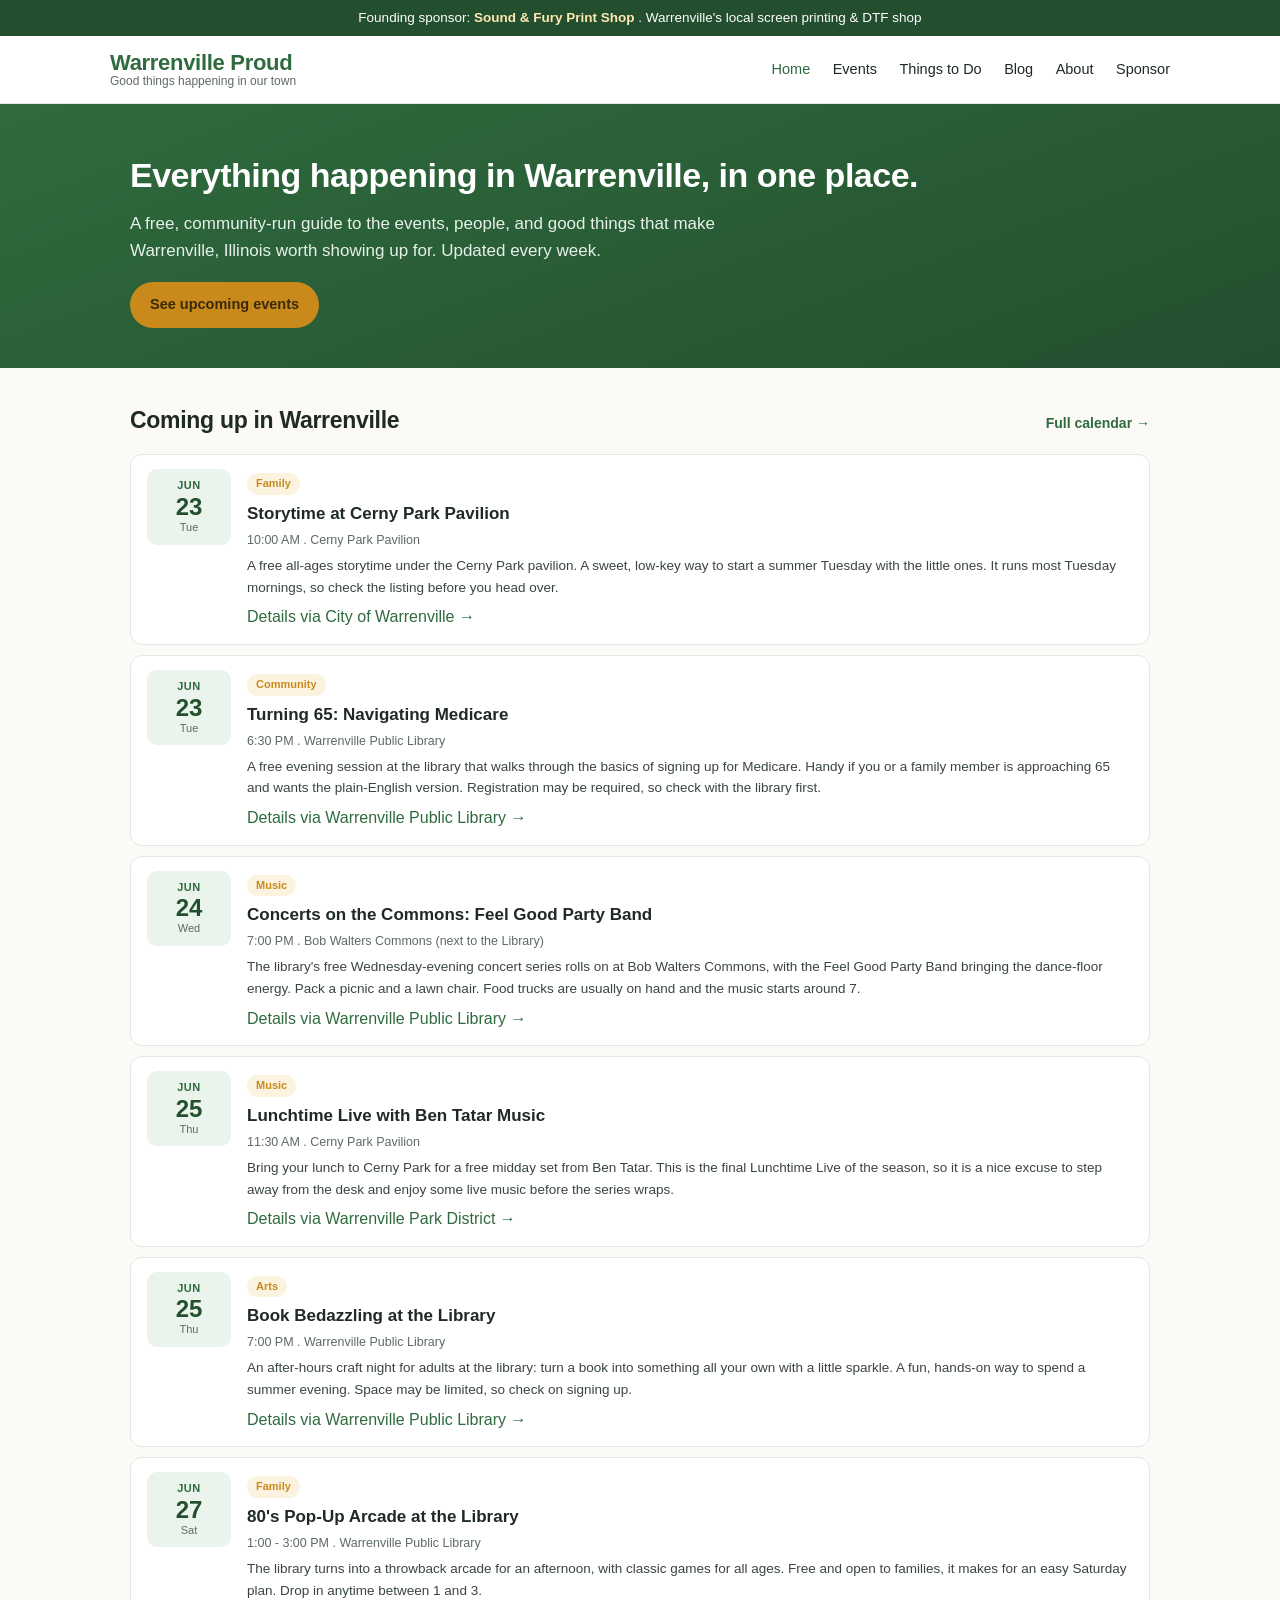
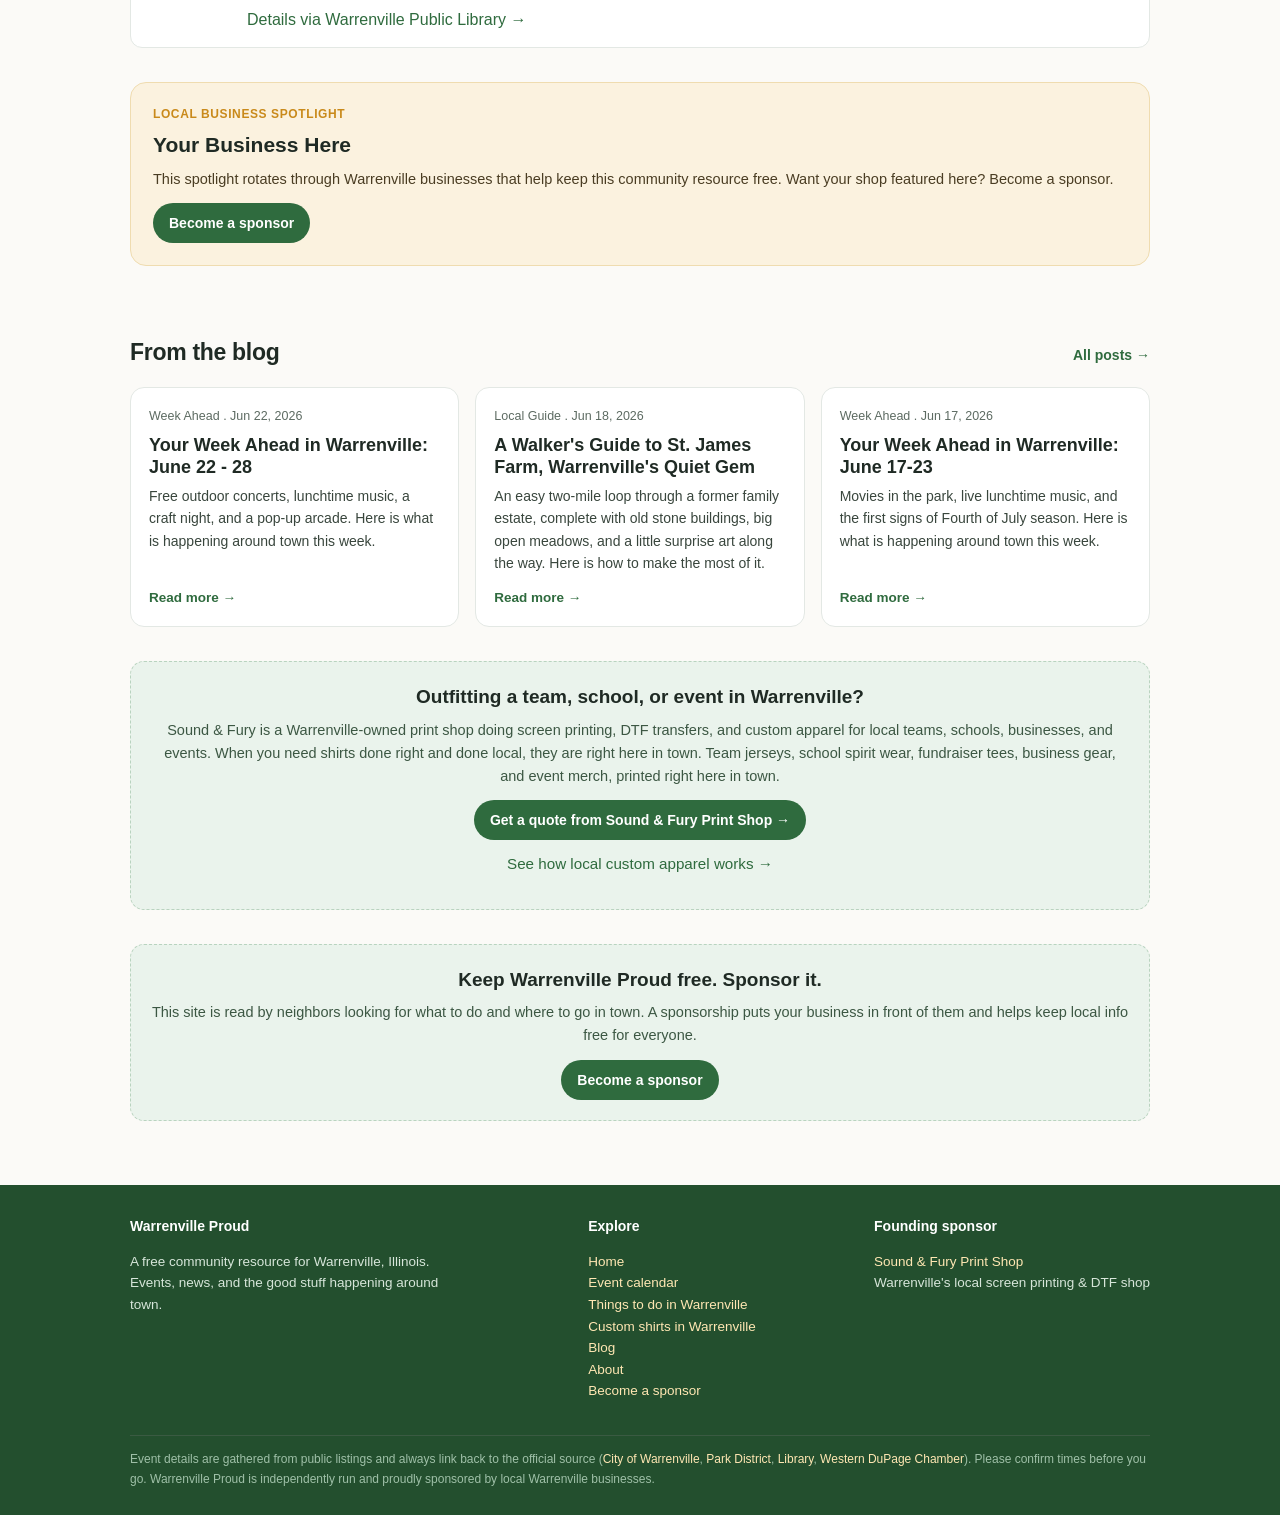
==== commit 24ebeb1d: "Weekly update: 2026-06-22 (calendar refresh + Week Ahead post for June 22-28)" ====
--- a/index.html
+++ b/index.html
@@ -31,7 +31,7 @@
 <link rel="stylesheet" href="assets/style.css">
 <script type="application/ld+json">{"@context": "https://schema.org", "@type": "Organization", "@id": "https://warrenvilleproud.com/#org", "name": "Warrenville Proud", "url": "https://warrenvilleproud.com/", "logo": "https://warrenvilleproud.com/assets/og-image.png", "image": "https://warrenvilleproud.com/assets/og-image.png", "description": "A free, community-run guide to events and local life in Warrenville, Illinois.", "areaServed": {"@type": "City", "name": "Warrenville, Illinois"}, "knowsAbout": ["Warrenville Illinois events", "DuPage County community events", "local Warrenville news"], "sponsor": {"@type": "Organization", "name": "Sound & Fury Print Shop", "url": "https://soundandfuryprint.com", "description": "Warrenville-based screen printing and DTF custom apparel shop."}}</script>
 <script type="application/ld+json">{"@context": "https://schema.org", "@type": "WebSite", "@id": "https://warrenvilleproud.com/#website", "name": "Warrenville Proud", "url": "https://warrenvilleproud.com/", "inLanguage": "en-US", "publisher": {"@id": "https://warrenvilleproud.com/#org"}}</script>
-<script type="application/ld+json">{"@context": "https://schema.org", "@type": "ItemList", "name": "Upcoming events in Warrenville, Illinois", "itemListElement": [{"@type": "ListItem", "position": 1, "item": {"@type": "Event", "name": "Summer Movies in the Park", "startDate": "2026-06-18", "endDate": "2026-06-18", "eventStatus": "https://schema.org/EventScheduled", "eventAttendanceMode": "https://schema.org/OfflineEventAttendanceMode", "location": {"@type": "Place", "name": "Warrenville Park District", "address": {"@type": "PostalAddress", "addressLocality": "Warrenville", "addressRegion": "IL", "postalCode": "60555", "addressCountry": "US"}}, "description": "Bring a blanket and the kids for a free outdoor movie under the stars. A laid-back summer-evening tradition in the park.", "image": "https://warrenvilleproud.com/assets/og-image.png", "url": "https://www.warrenvilleparks.org/events/", "organizer": {"@type": "Organization", "name": "Warrenville Park District"}}}, {"@type": "ListItem", "position": 2, "item": {"@type": "Event", "name": "Lunchtime Live", "startDate": "2026-06-25", "endDate": "2026-06-25", "eventStatus": "https://schema.org/EventScheduled", "eventAttendanceMode": "https://schema.org/OfflineEventAttendanceMode", "location": {"@type": "Place", "name": "Downtown Warrenville", "address": {"@type": "PostalAddress", "addressLocality": "Warrenville", "addressRegion": "IL", "postalCode": "60555", "addressCountry": "US"}}, "description": "Live music on your lunch break. A weekly summer series that brings a little energy to the middle of the day downtown.", "image": "https://warrenvilleproud.com/assets/og-image.png", "url": "https://www.warrenvilleparks.org/events/", "organizer": {"@type": "Organization", "name": "Warrenville Park District"}}}, {"@type": "ListItem", "position": 3, "item": {"@type": "Event", "name": "4th of July Celebration & Parade", "startDate": "2026-07-03", "endDate": "2026-07-04", "eventStatus": "https://schema.org/EventScheduled", "eventAttendanceMode": "https://schema.org/OfflineEventAttendanceMode", "location": {"@type": "Place", "name": "Downtown Warrenville & Cerny Park", "address": {"@type": "PostalAddress", "addressLocality": "Warrenville", "addressRegion": "IL", "postalCode": "60555", "addressCountry": "US"}}, "description": "Two days of hometown celebration. The parade kicks things off on the 3rd, followed by an evening at Cerny Park and a full day of fun on the Fourth.", "image": "https://warrenvilleproud.com/assets/og-image.png", "url": "https://www.warrenville.il.us/395/Community-Events", "organizer": {"@type": "Organization", "name": "Warrenville Friends of the 4th"}}}, {"@type": "ListItem", "position": 4, "item": {"@type": "Event", "name": "Firecracker 5K Run / Walk", "startDate": "2026-07-04", "endDate": "2026-07-04", "eventStatus": "https://schema.org/EventScheduled", "eventAttendanceMode": "https://schema.org/OfflineEventAttendanceMode", "location": {"@type": "Place", "name": "Warrenville Park District Recreation Center", "address": {"@type": "PostalAddress", "addressLocality": "Warrenville", "addressRegion": "IL", "postalCode": "60555", "addressCountry": "US"}}, "description": "Start the Fourth with a scenic 5K along the Illinois Prairie Path and Warrenville Grove Forest Preserve. Runners, walkers, and strollers all welcome.", "image": "https://warrenvilleproud.com/assets/og-image.png", "url": "https://www.warrenvilleparks.org/events/", "organizer": {"@type": "Organization", "name": "Warrenville Park District"}}}, {"@type": "ListItem", "position": 5, "item": {"@type": "Event", "name": "Unplug Illinois Picnic in the Park", "startDate": "2026-07-11", "endDate": "2026-07-11", "eventStatus": "https://schema.org/EventScheduled", "eventAttendanceMode": "https://schema.org/OfflineEventAttendanceMode", "location": {"@type": "Place", "name": "Warrenville Park District", "address": {"@type": "PostalAddress", "addressLocality": "Warrenville", "addressRegion": "IL", "postalCode": "60555", "addressCountry": "US"}}, "description": "Put the screens down and come out for a community picnic. Games, food, and neighbors enjoying a summer afternoon together.", "image": "https://warrenvilleproud.com/assets/og-image.png", "url": "https://www.warrenvilleparks.org/events/", "organizer": {"@type": "Organization", "name": "Warrenville Park District"}}}, {"@type": "ListItem", "position": 6, "item": {"@type": "Event", "name": "Summer Movies in the Park", "startDate": "2026-07-16", "endDate": "2026-07-16", "eventStatus": "https://schema.org/EventScheduled", "eventAttendanceMode": "https://schema.org/OfflineEventAttendanceMode", "location": {"@type": "Place", "name": "Warrenville Park District", "address": {"@type": "PostalAddress", "addressLocality": "Warrenville", "addressRegion": "IL", "postalCode": "60555", "addressCountry": "US"}}, "description": "The second outdoor movie night of the summer. Free, family-friendly, and a great excuse to spend an evening in the park.", "image": "https://warrenvilleproud.com/assets/og-image.png", "url": "https://www.warrenvilleparks.org/events/", "organizer": {"@type": "Organization", "name": "Warrenville Park District"}}}, {"@type": "ListItem", "position": 7, "item": {"@type": "Event", "name": "Summer Daze", "startDate": "2026-08-07", "endDate": "2026-08-08", "eventStatus": "https://schema.org/EventScheduled", "eventAttendanceMode": "https://schema.org/OfflineEventAttendanceMode", "location": {"@type": "Place", "name": "Warrenville City Hall Complex, 28W701 Stafford Place", "address": {"@type": "PostalAddress", "addressLocality": "Warrenville", "addressRegion": "IL", "postalCode": "60555", "addressCountry": "US"}}, "description": "Warrenville's signature summer festival. Live music, food and drink, kids' rides and games, and local business booths. The weekend the whole town turns out.", "image": "https://warrenvilleproud.com/assets/og-image.png", "url": "https://www.westerndupagechamber.com/index.php?m=7&s=47", "organizer": {"@type": "Organization", "name": "City of Warrenville / Western DuPage Chamber"}}}, {"@type": "ListItem", "position": 8, "item": {"@type": "Event", "name": "Warrenville Car Show", "startDate": "2026-08-08", "endDate": "2026-08-08", "eventStatus": "https://schema.org/EventScheduled", "eventAttendanceMode": "https://schema.org/OfflineEventAttendanceMode", "location": {"@type": "Place", "name": "Warrenville City Hall Complex", "address": {"@type": "PostalAddress", "addressLocality": "Warrenville", "addressRegion": "IL", "postalCode": "60555", "addressCountry": "US"}}, "description": "Classic cars and showpieces roll into Summer Daze. A favorite for car lovers and anyone who likes a good Saturday stroll past some shine.", "image": "https://warrenvilleproud.com/assets/og-image.png", "url": "https://www.warrenville.il.us/395/Community-Events", "organizer": {"@type": "Organization", "name": "City of Warrenville"}}}]}</script>
+<script type="application/ld+json">{"@context": "https://schema.org", "@type": "ItemList", "name": "Upcoming events in Warrenville, Illinois", "itemListElement": [{"@type": "ListItem", "position": 1, "item": {"@type": "Event", "name": "Storytime at Cerny Park Pavilion", "startDate": "2026-06-23", "endDate": "2026-06-23", "eventStatus": "https://schema.org/EventScheduled", "eventAttendanceMode": "https://schema.org/OfflineEventAttendanceMode", "location": {"@type": "Place", "name": "Cerny Park Pavilion", "address": {"@type": "PostalAddress", "addressLocality": "Warrenville", "addressRegion": "IL", "postalCode": "60555", "addressCountry": "US"}}, "description": "A free all-ages storytime under the Cerny Park pavilion. A sweet, low-key way to start a summer Tuesday with the little ones. It runs most Tuesday mornings, so check the listing before you head over.", "image": "https://warrenvilleproud.com/assets/og-image.png", "url": "https://www.warrenville.il.us/Calendar.aspx?EID=3229", "organizer": {"@type": "Organization", "name": "City of Warrenville"}}}, {"@type": "ListItem", "position": 2, "item": {"@type": "Event", "name": "Turning 65: Navigating Medicare", "startDate": "2026-06-23", "endDate": "2026-06-23", "eventStatus": "https://schema.org/EventScheduled", "eventAttendanceMode": "https://schema.org/OfflineEventAttendanceMode", "location": {"@type": "Place", "name": "Warrenville Public Library", "address": {"@type": "PostalAddress", "addressLocality": "Warrenville", "addressRegion": "IL", "postalCode": "60555", "addressCountry": "US"}}, "description": "A free evening session at the library that walks through the basics of signing up for Medicare. Handy if you or a family member is approaching 65 and wants the plain-English version. Registration may be required, so check with the library first.", "image": "https://warrenvilleproud.com/assets/og-image.png", "url": "https://www.warrenville.il.us/Calendar.aspx?EID=3243", "organizer": {"@type": "Organization", "name": "Warrenville Public Library"}}}, {"@type": "ListItem", "position": 3, "item": {"@type": "Event", "name": "Concerts on the Commons: Feel Good Party Band", "startDate": "2026-06-24", "endDate": "2026-06-24", "eventStatus": "https://schema.org/EventScheduled", "eventAttendanceMode": "https://schema.org/OfflineEventAttendanceMode", "location": {"@type": "Place", "name": "Bob Walters Commons (next to the Library)", "address": {"@type": "PostalAddress", "addressLocality": "Warrenville", "addressRegion": "IL", "postalCode": "60555", "addressCountry": "US"}}, "description": "The library's free Wednesday-evening concert series rolls on at Bob Walters Commons, with the Feel Good Party Band bringing the dance-floor energy. Pack a picnic and a lawn chair. Food trucks are usually on hand and the music starts around 7.", "image": "https://warrenvilleproud.com/assets/og-image.png", "url": "https://www.warrenville.com/event/16427842", "organizer": {"@type": "Organization", "name": "Warrenville Public Library"}}}, {"@type": "ListItem", "position": 4, "item": {"@type": "Event", "name": "Lunchtime Live with Ben Tatar Music", "startDate": "2026-06-25", "endDate": "2026-06-25", "eventStatus": "https://schema.org/EventScheduled", "eventAttendanceMode": "https://schema.org/OfflineEventAttendanceMode", "location": {"@type": "Place", "name": "Cerny Park Pavilion", "address": {"@type": "PostalAddress", "addressLocality": "Warrenville", "addressRegion": "IL", "postalCode": "60555", "addressCountry": "US"}}, "description": "Bring your lunch to Cerny Park for a free midday set from Ben Tatar. This is the final Lunchtime Live of the season, so it is a nice excuse to step away from the desk and enjoy some live music before the series wraps.", "image": "https://warrenvilleproud.com/assets/og-image.png", "url": "https://www.warrenville.il.us/Calendar.aspx?EID=3202", "organizer": {"@type": "Organization", "name": "Warrenville Park District"}}}, {"@type": "ListItem", "position": 5, "item": {"@type": "Event", "name": "Book Bedazzling at the Library", "startDate": "2026-06-25", "endDate": "2026-06-25", "eventStatus": "https://schema.org/EventScheduled", "eventAttendanceMode": "https://schema.org/OfflineEventAttendanceMode", "location": {"@type": "Place", "name": "Warrenville Public Library", "address": {"@type": "PostalAddress", "addressLocality": "Warrenville", "addressRegion": "IL", "postalCode": "60555", "addressCountry": "US"}}, "description": "An after-hours craft night for adults at the library: turn a book into something all your own with a little sparkle. A fun, hands-on way to spend a summer evening. Space may be limited, so check on signing up.", "image": "https://warrenvilleproud.com/assets/og-image.png", "url": "https://www.warrenville.il.us/Calendar.aspx?EID=3244", "organizer": {"@type": "Organization", "name": "Warrenville Public Library"}}}, {"@type": "ListItem", "position": 6, "item": {"@type": "Event", "name": "80's Pop-Up Arcade at the Library", "startDate": "2026-06-27", "endDate": "2026-06-27", "eventStatus": "https://schema.org/EventScheduled", "eventAttendanceMode": "https://schema.org/OfflineEventAttendanceMode", "location": {"@type": "Place", "name": "Warrenville Public Library", "address": {"@type": "PostalAddress", "addressLocality": "Warrenville", "addressRegion": "IL", "postalCode": "60555", "addressCountry": "US"}}, "description": "The library turns into a throwback arcade for an afternoon, with classic games for all ages. Free and open to families, it makes for an easy Saturday plan. Drop in anytime between 1 and 3.", "image": "https://warrenvilleproud.com/assets/og-image.png", "url": "https://www.warrenville.il.us/Calendar.aspx?EID=3245", "organizer": {"@type": "Organization", "name": "Warrenville Public Library"}}}, {"@type": "ListItem", "position": 7, "item": {"@type": "Event", "name": "Storytime at Cerny Park Pavilion", "startDate": "2026-06-30", "endDate": "2026-06-30", "eventStatus": "https://schema.org/EventScheduled", "eventAttendanceMode": "https://schema.org/OfflineEventAttendanceMode", "location": {"@type": "Place", "name": "Cerny Park Pavilion", "address": {"@type": "PostalAddress", "addressLocality": "Warrenville", "addressRegion": "IL", "postalCode": "60555", "addressCountry": "US"}}, "description": "Another free all-ages storytime under the Cerny Park pavilion to start the week. A simple, sweet summer-morning tradition for families. Times can shift with the weather, so check the listing first.", "image": "https://warrenvilleproud.com/assets/og-image.png", "url": "https://www.warrenville.il.us/Calendar.aspx?EID=3230", "organizer": {"@type": "Organization", "name": "City of Warrenville"}}}, {"@type": "ListItem", "position": 8, "item": {"@type": "Event", "name": "4th of July Celebration & Parade", "startDate": "2026-07-03", "endDate": "2026-07-04", "eventStatus": "https://schema.org/EventScheduled", "eventAttendanceMode": "https://schema.org/OfflineEventAttendanceMode", "location": {"@type": "Place", "name": "Downtown Warrenville (parade) & Cerny Park", "address": {"@type": "PostalAddress", "addressLocality": "Warrenville", "addressRegion": "IL", "postalCode": "60555", "addressCountry": "US"}}, "description": "Two days of hometown celebration. The parade steps off on July 3, followed by festivities at Cerny Park that evening and all day on the Fourth, capped by a fireworks show. The 2026 celebration is centered at Cerny Park, so plan your spot.", "image": "https://warrenvilleproud.com/assets/og-image.png", "url": "https://www.warrenville.il.us/Calendar.aspx?EID=3248", "organizer": {"@type": "Organization", "name": "Warrenville Friends of the 4th"}}}]}</script>
 </head>
 <body>
 <div class="ribbon">Founding sponsor: <a href="https://soundandfuryprint.com?utm_source=warrenvilleproud&amp;utm_medium=referral&amp;utm_campaign=sponsorship&amp;utm_content=ribbon">Sound &amp; Fury Print Shop</a> . Warrenville&#x27;s local screen printing &amp; DTF shop</div>
@@ -59,58 +59,58 @@
 <section><div class="wrap">
   <div class="sec-head"><h2>Coming up in Warrenville</h2><a href="events.html">Full calendar &rarr;</a></div>
   <div class="events-list"><div class="event">
-  <div class="when"><div class="mo">JUN</div><div class="day">18</div><div class="dow">Thu</div></div>
+  <div class="when"><div class="mo">JUN</div><div class="day">23</div><div class="dow">Tue</div></div>
   <div class="body">
     <span class="pill">Family</span>
-    <h3>Summer Movies in the Park</h3>
-    <div class="det">Dusk . Warrenville Park District</div>
-    <p>Bring a blanket and the kids for a free outdoor movie under the stars. A laid-back summer-evening tradition in the park.</p>
-    <a class="more" href="https://www.warrenvilleparks.org/events/">Details via Warrenville Park District &rarr;</a>
+    <h3>Storytime at Cerny Park Pavilion</h3>
+    <div class="det">10:00 AM . Cerny Park Pavilion</div>
+    <p>A free all-ages storytime under the Cerny Park pavilion. A sweet, low-key way to start a summer Tuesday with the little ones. It runs most Tuesday mornings, so check the listing before you head over.</p>
+    <a class="more" href="https://www.warrenville.il.us/Calendar.aspx?EID=3229">Details via City of Warrenville &rarr;</a>
+  </div>
+</div><div class="event">
+  <div class="when"><div class="mo">JUN</div><div class="day">23</div><div class="dow">Tue</div></div>
+  <div class="body">
+    <span class="pill">Community</span>
+    <h3>Turning 65: Navigating Medicare</h3>
+    <div class="det">6:30 PM . Warrenville Public Library</div>
+    <p>A free evening session at the library that walks through the basics of signing up for Medicare. Handy if you or a family member is approaching 65 and wants the plain-English version. Registration may be required, so check with the library first.</p>
+    <a class="more" href="https://www.warrenville.il.us/Calendar.aspx?EID=3243">Details via Warrenville Public Library &rarr;</a>
+  </div>
+</div><div class="event">
+  <div class="when"><div class="mo">JUN</div><div class="day">24</div><div class="dow">Wed</div></div>
+  <div class="body">
+    <span class="pill">Music</span>
+    <h3>Concerts on the Commons: Feel Good Party Band</h3>
+    <div class="det">7:00 PM . Bob Walters Commons (next to the Library)</div>
+    <p>The library&#x27;s free Wednesday-evening concert series rolls on at Bob Walters Commons, with the Feel Good Party Band bringing the dance-floor energy. Pack a picnic and a lawn chair. Food trucks are usually on hand and the music starts around 7.</p>
+    <a class="more" href="https://www.warrenville.com/event/16427842">Details via Warrenville Public Library &rarr;</a>
   </div>
 </div><div class="event">
   <div class="when"><div class="mo">JUN</div><div class="day">25</div><div class="dow">Thu</div></div>
   <div class="body">
     <span class="pill">Music</span>
-    <h3>Lunchtime Live</h3>
-    <div class="det">Midday . Downtown Warrenville</div>
-    <p>Live music on your lunch break. A weekly summer series that brings a little energy to the middle of the day downtown.</p>
-    <a class="more" href="https://www.warrenvilleparks.org/events/">Details via Warrenville Park District &rarr;</a>
+    <h3>Lunchtime Live with Ben Tatar Music</h3>
+    <div class="det">11:30 AM . Cerny Park Pavilion</div>
+    <p>Bring your lunch to Cerny Park for a free midday set from Ben Tatar. This is the final Lunchtime Live of the season, so it is a nice excuse to step away from the desk and enjoy some live music before the series wraps.</p>
+    <a class="more" href="https://www.warrenville.il.us/Calendar.aspx?EID=3202">Details via Warrenville Park District &rarr;</a>
   </div>
 </div><div class="event">
-  <div class="when"><div class="mo">JUL</div><div class="day">3</div><div class="dow">Fri - Jul 4</div></div>
+  <div class="when"><div class="mo">JUN</div><div class="day">25</div><div class="dow">Thu</div></div>
   <div class="body">
-    <span class="pill">Festival</span>
-    <h3>4th of July Celebration &amp; Parade</h3>
-    <div class="det">Parade July 3, festivities July 3 evening through July 4 . Downtown Warrenville &amp; Cerny Park</div>
-    <p>Two days of hometown celebration. The parade kicks things off on the 3rd, followed by an evening at Cerny Park and a full day of fun on the Fourth.</p>
-    <a class="more" href="https://www.warrenville.il.us/395/Community-Events">Details via Warrenville Friends of the 4th &rarr;</a>
+    <span class="pill">Arts</span>
+    <h3>Book Bedazzling at the Library</h3>
+    <div class="det">7:00 PM . Warrenville Public Library</div>
+    <p>An after-hours craft night for adults at the library: turn a book into something all your own with a little sparkle. A fun, hands-on way to spend a summer evening. Space may be limited, so check on signing up.</p>
+    <a class="more" href="https://www.warrenville.il.us/Calendar.aspx?EID=3244">Details via Warrenville Public Library &rarr;</a>
   </div>
 </div><div class="event">
-  <div class="when"><div class="mo">JUL</div><div class="day">4</div><div class="dow">Sat</div></div>
-  <div class="body">
-    <span class="pill">Sports</span>
-    <h3>Firecracker 5K Run / Walk</h3>
-    <div class="det">8:00 AM . Warrenville Park District Recreation Center</div>
-    <p>Start the Fourth with a scenic 5K along the Illinois Prairie Path and Warrenville Grove Forest Preserve. Runners, walkers, and strollers all welcome.</p>
-    <a class="more" href="https://www.warrenvilleparks.org/events/">Details via Warrenville Park District &rarr;</a>
-  </div>
-</div><div class="event">
-  <div class="when"><div class="mo">JUL</div><div class="day">11</div><div class="dow">Sat</div></div>
+  <div class="when"><div class="mo">JUN</div><div class="day">27</div><div class="dow">Sat</div></div>
   <div class="body">
     <span class="pill">Family</span>
-    <h3>Unplug Illinois Picnic in the Park</h3>
-    <div class="det">Afternoon . Warrenville Park District</div>
-    <p>Put the screens down and come out for a community picnic. Games, food, and neighbors enjoying a summer afternoon together.</p>
-    <a class="more" href="https://www.warrenvilleparks.org/events/">Details via Warrenville Park District &rarr;</a>
-  </div>
-</div><div class="event">
-  <div class="when"><div class="mo">JUL</div><div class="day">16</div><div class="dow">Thu</div></div>
-  <div class="body">
-    <span class="pill">Family</span>
-    <h3>Summer Movies in the Park</h3>
-    <div class="det">Dusk . Warrenville Park District</div>
-    <p>The second outdoor movie night of the summer. Free, family-friendly, and a great excuse to spend an evening in the park.</p>
-    <a class="more" href="https://www.warrenvilleparks.org/events/">Details via Warrenville Park District &rarr;</a>
+    <h3>80&#x27;s Pop-Up Arcade at the Library</h3>
+    <div class="det">1:00 - 3:00 PM . Warrenville Public Library</div>
+    <p>The library turns into a throwback arcade for an afternoon, with classic games for all ages. Free and open to families, it makes for an easy Saturday plan. Drop in anytime between 1 and 3.</p>
+    <a class="more" href="https://www.warrenville.il.us/Calendar.aspx?EID=3245">Details via Warrenville Public Library &rarr;</a>
   </div>
 </div></div>
 </div></section>
@@ -128,6 +128,11 @@
 <section><div class="wrap">
   <div class="sec-head"><h2>From the blog</h2><a href="blog/index.html">All posts &rarr;</a></div>
   <div class="grid cols-3"><div class="card">
+  <span class="meta">Week Ahead . Jun 22, 2026</span>
+  <h3><a href="blog/week-ahead-2026-06-22.html" style="color:inherit">Your Week Ahead in Warrenville: June 22 - 28</a></h3>
+  <p>Free outdoor concerts, lunchtime music, a craft night, and a pop-up arcade. Here is what is happening around town this week.</p>
+  <a class="more" href="blog/week-ahead-2026-06-22.html">Read more &rarr;</a>
+</div><div class="card">
   <span class="meta">Local Guide . Jun 18, 2026</span>
   <h3><a href="blog/st-james-farm-warrenville-trail-guide.html" style="color:inherit">A Walker&#x27;s Guide to St. James Farm, Warrenville&#x27;s Quiet Gem</a></h3>
   <p>An easy two-mile loop through a former family estate, complete with old stone buildings, big open meadows, and a little surprise art along the way. Here is how to make the most of it.</p>
@@ -137,11 +142,6 @@
   <h3><a href="blog/week-ahead-2026-06-17.html" style="color:inherit">Your Week Ahead in Warrenville: June 17-23</a></h3>
   <p>Movies in the park, live lunchtime music, and the first signs of Fourth of July season. Here is what is happening around town this week.</p>
   <a class="more" href="blog/week-ahead-2026-06-17.html">Read more &rarr;</a>
-</div><div class="card">
-  <span class="meta">Local Guide . Jun 16, 2026</span>
-  <h3><a href="blog/5-free-things-to-do-in-warrenville-this-summer.html" style="color:inherit">5 Free Things to Do in Warrenville This Summer</a></h3>
-  <p>You do not need to leave town or spend a dime to have a great summer here. Five favorites, from movies in the park to the best weekend of the year.</p>
-  <a class="more" href="blog/5-free-things-to-do-in-warrenville-this-summer.html">Read more &rarr;</a>
 </div></div>
 </div></section>
 
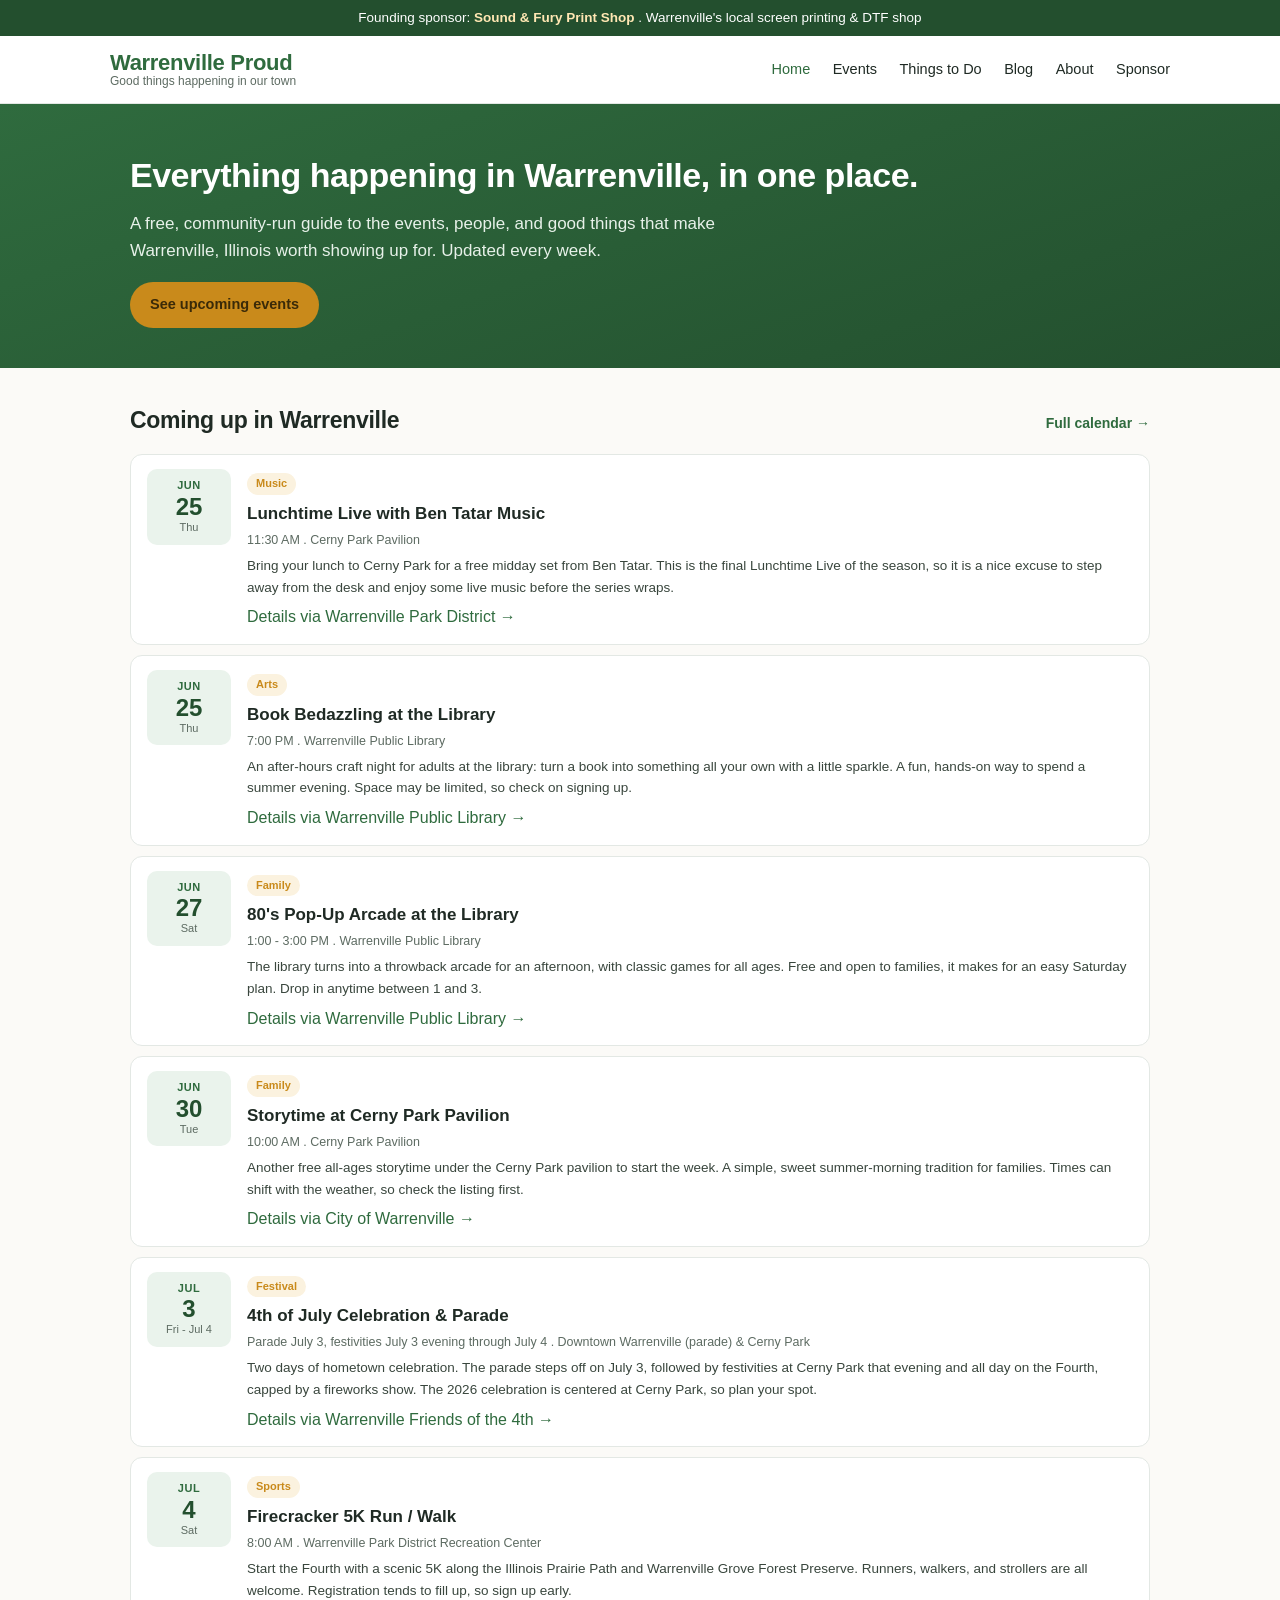
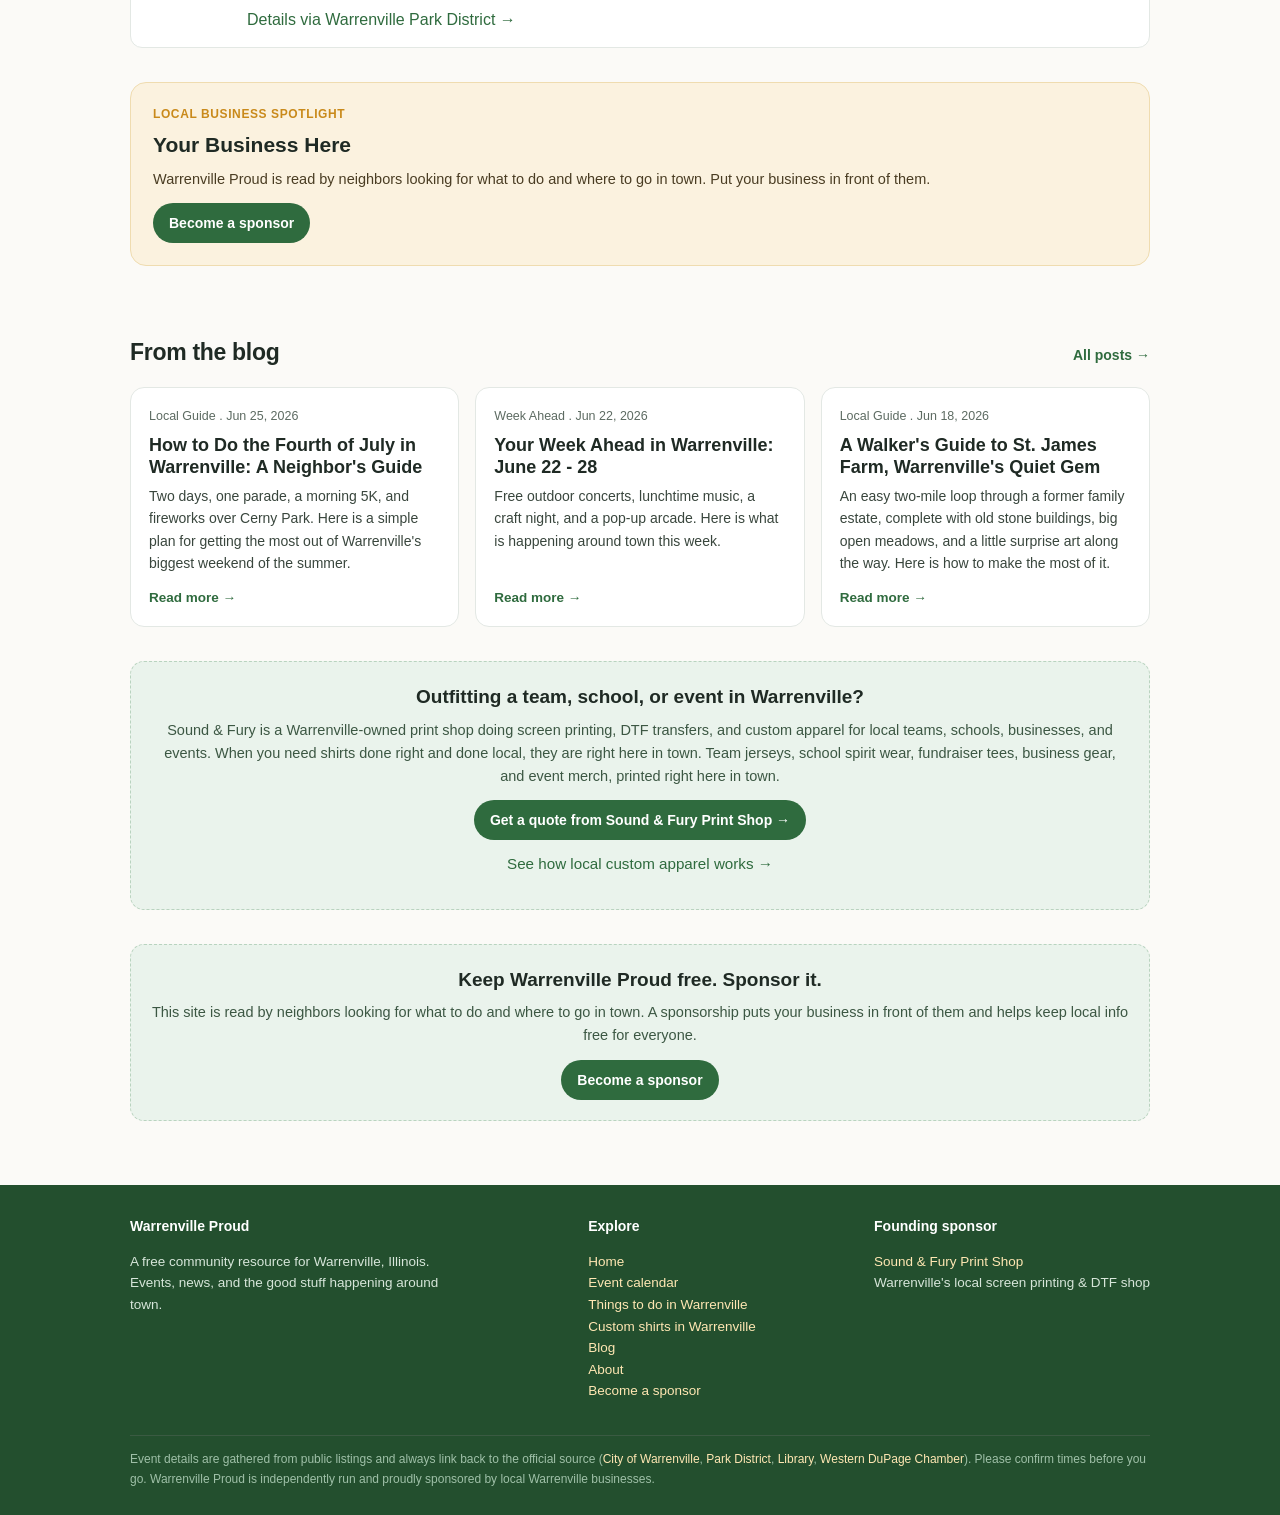
==== commit 23aeadd3: "Weekly update: 2026-06-25 (Thursday: Fourth of July guide post + spotlight rotation)" ====
--- a/index.html
+++ b/index.html
@@ -24,14 +24,15 @@
 <meta name="twitter:title" content="Warrenville Proud: Warrenville, IL Events Calendar &amp; Community Guide">
 <meta name="twitter:description" content="Your free local guide to events, news, and things to do in Warrenville, Illinois. Updated weekly. Proudly community-run.">
 <meta name="twitter:image" content="https://warrenvilleproud.com/assets/og-image.png">
-<link rel="icon" href="assets/favicon.png" type="image/png">
+<link rel="icon" href="/favicon.ico" sizes="any">
+<link rel="icon" type="image/png" href="assets/favicon.png" sizes="96x96">
 <link rel="apple-touch-icon" href="assets/apple-touch-icon.png">
 <link rel="sitemap" type="application/xml" href="https://warrenvilleproud.com/sitemap.xml">
 <link rel="alternate" type="application/rss+xml" title="Warrenville Proud blog" href="https://warrenvilleproud.com/feed.xml">
 <link rel="stylesheet" href="assets/style.css">
 <script type="application/ld+json">{"@context": "https://schema.org", "@type": "Organization", "@id": "https://warrenvilleproud.com/#org", "name": "Warrenville Proud", "url": "https://warrenvilleproud.com/", "logo": "https://warrenvilleproud.com/assets/og-image.png", "image": "https://warrenvilleproud.com/assets/og-image.png", "description": "A free, community-run guide to events and local life in Warrenville, Illinois.", "areaServed": {"@type": "City", "name": "Warrenville, Illinois"}, "knowsAbout": ["Warrenville Illinois events", "DuPage County community events", "local Warrenville news"], "sponsor": {"@type": "Organization", "name": "Sound & Fury Print Shop", "url": "https://soundandfuryprint.com", "description": "Warrenville-based screen printing and DTF custom apparel shop."}}</script>
 <script type="application/ld+json">{"@context": "https://schema.org", "@type": "WebSite", "@id": "https://warrenvilleproud.com/#website", "name": "Warrenville Proud", "url": "https://warrenvilleproud.com/", "inLanguage": "en-US", "publisher": {"@id": "https://warrenvilleproud.com/#org"}}</script>
-<script type="application/ld+json">{"@context": "https://schema.org", "@type": "ItemList", "name": "Upcoming events in Warrenville, Illinois", "itemListElement": [{"@type": "ListItem", "position": 1, "item": {"@type": "Event", "name": "Storytime at Cerny Park Pavilion", "startDate": "2026-06-23", "endDate": "2026-06-23", "eventStatus": "https://schema.org/EventScheduled", "eventAttendanceMode": "https://schema.org/OfflineEventAttendanceMode", "location": {"@type": "Place", "name": "Cerny Park Pavilion", "address": {"@type": "PostalAddress", "addressLocality": "Warrenville", "addressRegion": "IL", "postalCode": "60555", "addressCountry": "US"}}, "description": "A free all-ages storytime under the Cerny Park pavilion. A sweet, low-key way to start a summer Tuesday with the little ones. It runs most Tuesday mornings, so check the listing before you head over.", "image": "https://warrenvilleproud.com/assets/og-image.png", "url": "https://www.warrenville.il.us/Calendar.aspx?EID=3229", "organizer": {"@type": "Organization", "name": "City of Warrenville"}}}, {"@type": "ListItem", "position": 2, "item": {"@type": "Event", "name": "Turning 65: Navigating Medicare", "startDate": "2026-06-23", "endDate": "2026-06-23", "eventStatus": "https://schema.org/EventScheduled", "eventAttendanceMode": "https://schema.org/OfflineEventAttendanceMode", "location": {"@type": "Place", "name": "Warrenville Public Library", "address": {"@type": "PostalAddress", "addressLocality": "Warrenville", "addressRegion": "IL", "postalCode": "60555", "addressCountry": "US"}}, "description": "A free evening session at the library that walks through the basics of signing up for Medicare. Handy if you or a family member is approaching 65 and wants the plain-English version. Registration may be required, so check with the library first.", "image": "https://warrenvilleproud.com/assets/og-image.png", "url": "https://www.warrenville.il.us/Calendar.aspx?EID=3243", "organizer": {"@type": "Organization", "name": "Warrenville Public Library"}}}, {"@type": "ListItem", "position": 3, "item": {"@type": "Event", "name": "Concerts on the Commons: Feel Good Party Band", "startDate": "2026-06-24", "endDate": "2026-06-24", "eventStatus": "https://schema.org/EventScheduled", "eventAttendanceMode": "https://schema.org/OfflineEventAttendanceMode", "location": {"@type": "Place", "name": "Bob Walters Commons (next to the Library)", "address": {"@type": "PostalAddress", "addressLocality": "Warrenville", "addressRegion": "IL", "postalCode": "60555", "addressCountry": "US"}}, "description": "The library's free Wednesday-evening concert series rolls on at Bob Walters Commons, with the Feel Good Party Band bringing the dance-floor energy. Pack a picnic and a lawn chair. Food trucks are usually on hand and the music starts around 7.", "image": "https://warrenvilleproud.com/assets/og-image.png", "url": "https://www.warrenville.com/event/16427842", "organizer": {"@type": "Organization", "name": "Warrenville Public Library"}}}, {"@type": "ListItem", "position": 4, "item": {"@type": "Event", "name": "Lunchtime Live with Ben Tatar Music", "startDate": "2026-06-25", "endDate": "2026-06-25", "eventStatus": "https://schema.org/EventScheduled", "eventAttendanceMode": "https://schema.org/OfflineEventAttendanceMode", "location": {"@type": "Place", "name": "Cerny Park Pavilion", "address": {"@type": "PostalAddress", "addressLocality": "Warrenville", "addressRegion": "IL", "postalCode": "60555", "addressCountry": "US"}}, "description": "Bring your lunch to Cerny Park for a free midday set from Ben Tatar. This is the final Lunchtime Live of the season, so it is a nice excuse to step away from the desk and enjoy some live music before the series wraps.", "image": "https://warrenvilleproud.com/assets/og-image.png", "url": "https://www.warrenville.il.us/Calendar.aspx?EID=3202", "organizer": {"@type": "Organization", "name": "Warrenville Park District"}}}, {"@type": "ListItem", "position": 5, "item": {"@type": "Event", "name": "Book Bedazzling at the Library", "startDate": "2026-06-25", "endDate": "2026-06-25", "eventStatus": "https://schema.org/EventScheduled", "eventAttendanceMode": "https://schema.org/OfflineEventAttendanceMode", "location": {"@type": "Place", "name": "Warrenville Public Library", "address": {"@type": "PostalAddress", "addressLocality": "Warrenville", "addressRegion": "IL", "postalCode": "60555", "addressCountry": "US"}}, "description": "An after-hours craft night for adults at the library: turn a book into something all your own with a little sparkle. A fun, hands-on way to spend a summer evening. Space may be limited, so check on signing up.", "image": "https://warrenvilleproud.com/assets/og-image.png", "url": "https://www.warrenville.il.us/Calendar.aspx?EID=3244", "organizer": {"@type": "Organization", "name": "Warrenville Public Library"}}}, {"@type": "ListItem", "position": 6, "item": {"@type": "Event", "name": "80's Pop-Up Arcade at the Library", "startDate": "2026-06-27", "endDate": "2026-06-27", "eventStatus": "https://schema.org/EventScheduled", "eventAttendanceMode": "https://schema.org/OfflineEventAttendanceMode", "location": {"@type": "Place", "name": "Warrenville Public Library", "address": {"@type": "PostalAddress", "addressLocality": "Warrenville", "addressRegion": "IL", "postalCode": "60555", "addressCountry": "US"}}, "description": "The library turns into a throwback arcade for an afternoon, with classic games for all ages. Free and open to families, it makes for an easy Saturday plan. Drop in anytime between 1 and 3.", "image": "https://warrenvilleproud.com/assets/og-image.png", "url": "https://www.warrenville.il.us/Calendar.aspx?EID=3245", "organizer": {"@type": "Organization", "name": "Warrenville Public Library"}}}, {"@type": "ListItem", "position": 7, "item": {"@type": "Event", "name": "Storytime at Cerny Park Pavilion", "startDate": "2026-06-30", "endDate": "2026-06-30", "eventStatus": "https://schema.org/EventScheduled", "eventAttendanceMode": "https://schema.org/OfflineEventAttendanceMode", "location": {"@type": "Place", "name": "Cerny Park Pavilion", "address": {"@type": "PostalAddress", "addressLocality": "Warrenville", "addressRegion": "IL", "postalCode": "60555", "addressCountry": "US"}}, "description": "Another free all-ages storytime under the Cerny Park pavilion to start the week. A simple, sweet summer-morning tradition for families. Times can shift with the weather, so check the listing first.", "image": "https://warrenvilleproud.com/assets/og-image.png", "url": "https://www.warrenville.il.us/Calendar.aspx?EID=3230", "organizer": {"@type": "Organization", "name": "City of Warrenville"}}}, {"@type": "ListItem", "position": 8, "item": {"@type": "Event", "name": "4th of July Celebration & Parade", "startDate": "2026-07-03", "endDate": "2026-07-04", "eventStatus": "https://schema.org/EventScheduled", "eventAttendanceMode": "https://schema.org/OfflineEventAttendanceMode", "location": {"@type": "Place", "name": "Downtown Warrenville (parade) & Cerny Park", "address": {"@type": "PostalAddress", "addressLocality": "Warrenville", "addressRegion": "IL", "postalCode": "60555", "addressCountry": "US"}}, "description": "Two days of hometown celebration. The parade steps off on July 3, followed by festivities at Cerny Park that evening and all day on the Fourth, capped by a fireworks show. The 2026 celebration is centered at Cerny Park, so plan your spot.", "image": "https://warrenvilleproud.com/assets/og-image.png", "url": "https://www.warrenville.il.us/Calendar.aspx?EID=3248", "organizer": {"@type": "Organization", "name": "Warrenville Friends of the 4th"}}}]}</script>
+<script type="application/ld+json">{"@context": "https://schema.org", "@type": "ItemList", "name": "Upcoming events in Warrenville, Illinois", "itemListElement": [{"@type": "ListItem", "position": 1, "item": {"@type": "Event", "name": "Lunchtime Live with Ben Tatar Music", "startDate": "2026-06-25", "endDate": "2026-06-25", "eventStatus": "https://schema.org/EventScheduled", "eventAttendanceMode": "https://schema.org/OfflineEventAttendanceMode", "location": {"@type": "Place", "name": "Cerny Park Pavilion", "address": {"@type": "PostalAddress", "addressLocality": "Warrenville", "addressRegion": "IL", "postalCode": "60555", "addressCountry": "US"}}, "description": "Bring your lunch to Cerny Park for a free midday set from Ben Tatar. This is the final Lunchtime Live of the season, so it is a nice excuse to step away from the desk and enjoy some live music before the series wraps.", "image": "https://warrenvilleproud.com/assets/og-image.png", "url": "https://www.warrenville.il.us/Calendar.aspx?EID=3202", "organizer": {"@type": "Organization", "name": "Warrenville Park District"}}}, {"@type": "ListItem", "position": 2, "item": {"@type": "Event", "name": "Book Bedazzling at the Library", "startDate": "2026-06-25", "endDate": "2026-06-25", "eventStatus": "https://schema.org/EventScheduled", "eventAttendanceMode": "https://schema.org/OfflineEventAttendanceMode", "location": {"@type": "Place", "name": "Warrenville Public Library", "address": {"@type": "PostalAddress", "addressLocality": "Warrenville", "addressRegion": "IL", "postalCode": "60555", "addressCountry": "US"}}, "description": "An after-hours craft night for adults at the library: turn a book into something all your own with a little sparkle. A fun, hands-on way to spend a summer evening. Space may be limited, so check on signing up.", "image": "https://warrenvilleproud.com/assets/og-image.png", "url": "https://www.warrenville.il.us/Calendar.aspx?EID=3244", "organizer": {"@type": "Organization", "name": "Warrenville Public Library"}}}, {"@type": "ListItem", "position": 3, "item": {"@type": "Event", "name": "80's Pop-Up Arcade at the Library", "startDate": "2026-06-27", "endDate": "2026-06-27", "eventStatus": "https://schema.org/EventScheduled", "eventAttendanceMode": "https://schema.org/OfflineEventAttendanceMode", "location": {"@type": "Place", "name": "Warrenville Public Library", "address": {"@type": "PostalAddress", "addressLocality": "Warrenville", "addressRegion": "IL", "postalCode": "60555", "addressCountry": "US"}}, "description": "The library turns into a throwback arcade for an afternoon, with classic games for all ages. Free and open to families, it makes for an easy Saturday plan. Drop in anytime between 1 and 3.", "image": "https://warrenvilleproud.com/assets/og-image.png", "url": "https://www.warrenville.il.us/Calendar.aspx?EID=3245", "organizer": {"@type": "Organization", "name": "Warrenville Public Library"}}}, {"@type": "ListItem", "position": 4, "item": {"@type": "Event", "name": "Storytime at Cerny Park Pavilion", "startDate": "2026-06-30", "endDate": "2026-06-30", "eventStatus": "https://schema.org/EventScheduled", "eventAttendanceMode": "https://schema.org/OfflineEventAttendanceMode", "location": {"@type": "Place", "name": "Cerny Park Pavilion", "address": {"@type": "PostalAddress", "addressLocality": "Warrenville", "addressRegion": "IL", "postalCode": "60555", "addressCountry": "US"}}, "description": "Another free all-ages storytime under the Cerny Park pavilion to start the week. A simple, sweet summer-morning tradition for families. Times can shift with the weather, so check the listing first.", "image": "https://warrenvilleproud.com/assets/og-image.png", "url": "https://www.warrenville.il.us/Calendar.aspx?EID=3230", "organizer": {"@type": "Organization", "name": "City of Warrenville"}}}, {"@type": "ListItem", "position": 5, "item": {"@type": "Event", "name": "4th of July Celebration & Parade", "startDate": "2026-07-03", "endDate": "2026-07-04", "eventStatus": "https://schema.org/EventScheduled", "eventAttendanceMode": "https://schema.org/OfflineEventAttendanceMode", "location": {"@type": "Place", "name": "Downtown Warrenville (parade) & Cerny Park", "address": {"@type": "PostalAddress", "addressLocality": "Warrenville", "addressRegion": "IL", "postalCode": "60555", "addressCountry": "US"}}, "description": "Two days of hometown celebration. The parade steps off on July 3, followed by festivities at Cerny Park that evening and all day on the Fourth, capped by a fireworks show. The 2026 celebration is centered at Cerny Park, so plan your spot.", "image": "https://warrenvilleproud.com/assets/og-image.png", "url": "https://www.warrenville.il.us/Calendar.aspx?EID=3248", "organizer": {"@type": "Organization", "name": "Warrenville Friends of the 4th"}}}, {"@type": "ListItem", "position": 6, "item": {"@type": "Event", "name": "Firecracker 5K Run / Walk", "startDate": "2026-07-04", "endDate": "2026-07-04", "eventStatus": "https://schema.org/EventScheduled", "eventAttendanceMode": "https://schema.org/OfflineEventAttendanceMode", "location": {"@type": "Place", "name": "Warrenville Park District Recreation Center", "address": {"@type": "PostalAddress", "addressLocality": "Warrenville", "addressRegion": "IL", "postalCode": "60555", "addressCountry": "US"}}, "description": "Start the Fourth with a scenic 5K along the Illinois Prairie Path and Warrenville Grove Forest Preserve. Runners, walkers, and strollers are all welcome. Registration tends to fill up, so sign up early.", "image": "https://warrenvilleproud.com/assets/og-image.png", "url": "https://www.warrenvilleparks.org/events/", "organizer": {"@type": "Organization", "name": "Warrenville Park District"}}}, {"@type": "ListItem", "position": 7, "item": {"@type": "Event", "name": "Unplug Illinois Picnic in the Park", "startDate": "2026-07-11", "endDate": "2026-07-11", "eventStatus": "https://schema.org/EventScheduled", "eventAttendanceMode": "https://schema.org/OfflineEventAttendanceMode", "location": {"@type": "Place", "name": "Warrenville Park District", "address": {"@type": "PostalAddress", "addressLocality": "Warrenville", "addressRegion": "IL", "postalCode": "60555", "addressCountry": "US"}}, "description": "Put the screens down and come out for a community picnic. Games, food, and neighbors enjoying a summer afternoon together. Confirm the time with the Park District before you go.", "image": "https://warrenvilleproud.com/assets/og-image.png", "url": "https://www.warrenvilleparks.org/events/", "organizer": {"@type": "Organization", "name": "Warrenville Park District"}}}, {"@type": "ListItem", "position": 8, "item": {"@type": "Event", "name": "Summer Movies in the Park", "startDate": "2026-07-16", "endDate": "2026-07-16", "eventStatus": "https://schema.org/EventScheduled", "eventAttendanceMode": "https://schema.org/OfflineEventAttendanceMode", "location": {"@type": "Place", "name": "Cerny Park", "address": {"@type": "PostalAddress", "addressLocality": "Warrenville", "addressRegion": "IL", "postalCode": "60555", "addressCountry": "US"}}, "description": "The second outdoor movie night of the summer at Cerny Park. Free, family-friendly, and a great excuse to spend an evening under the stars. Bring a blanket and some snacks.", "image": "https://warrenvilleproud.com/assets/og-image.png", "url": "https://www.warrenvilleparks.org/events/", "organizer": {"@type": "Organization", "name": "Warrenville Park District"}}}]}</script>
 </head>
 <body>
 <div class="ribbon">Founding sponsor: <a href="https://soundandfuryprint.com?utm_source=warrenvilleproud&amp;utm_medium=referral&amp;utm_campaign=sponsorship&amp;utm_content=ribbon">Sound &amp; Fury Print Shop</a> . Warrenville&#x27;s local screen printing &amp; DTF shop</div>
@@ -59,33 +60,6 @@
 <section><div class="wrap">
   <div class="sec-head"><h2>Coming up in Warrenville</h2><a href="events.html">Full calendar &rarr;</a></div>
   <div class="events-list"><div class="event">
-  <div class="when"><div class="mo">JUN</div><div class="day">23</div><div class="dow">Tue</div></div>
-  <div class="body">
-    <span class="pill">Family</span>
-    <h3>Storytime at Cerny Park Pavilion</h3>
-    <div class="det">10:00 AM . Cerny Park Pavilion</div>
-    <p>A free all-ages storytime under the Cerny Park pavilion. A sweet, low-key way to start a summer Tuesday with the little ones. It runs most Tuesday mornings, so check the listing before you head over.</p>
-    <a class="more" href="https://www.warrenville.il.us/Calendar.aspx?EID=3229">Details via City of Warrenville &rarr;</a>
-  </div>
-</div><div class="event">
-  <div class="when"><div class="mo">JUN</div><div class="day">23</div><div class="dow">Tue</div></div>
-  <div class="body">
-    <span class="pill">Community</span>
-    <h3>Turning 65: Navigating Medicare</h3>
-    <div class="det">6:30 PM . Warrenville Public Library</div>
-    <p>A free evening session at the library that walks through the basics of signing up for Medicare. Handy if you or a family member is approaching 65 and wants the plain-English version. Registration may be required, so check with the library first.</p>
-    <a class="more" href="https://www.warrenville.il.us/Calendar.aspx?EID=3243">Details via Warrenville Public Library &rarr;</a>
-  </div>
-</div><div class="event">
-  <div class="when"><div class="mo">JUN</div><div class="day">24</div><div class="dow">Wed</div></div>
-  <div class="body">
-    <span class="pill">Music</span>
-    <h3>Concerts on the Commons: Feel Good Party Band</h3>
-    <div class="det">7:00 PM . Bob Walters Commons (next to the Library)</div>
-    <p>The library&#x27;s free Wednesday-evening concert series rolls on at Bob Walters Commons, with the Feel Good Party Band bringing the dance-floor energy. Pack a picnic and a lawn chair. Food trucks are usually on hand and the music starts around 7.</p>
-    <a class="more" href="https://www.warrenville.com/event/16427842">Details via Warrenville Public Library &rarr;</a>
-  </div>
-</div><div class="event">
   <div class="when"><div class="mo">JUN</div><div class="day">25</div><div class="dow">Thu</div></div>
   <div class="body">
     <span class="pill">Music</span>
@@ -112,6 +86,33 @@
     <p>The library turns into a throwback arcade for an afternoon, with classic games for all ages. Free and open to families, it makes for an easy Saturday plan. Drop in anytime between 1 and 3.</p>
     <a class="more" href="https://www.warrenville.il.us/Calendar.aspx?EID=3245">Details via Warrenville Public Library &rarr;</a>
   </div>
+</div><div class="event">
+  <div class="when"><div class="mo">JUN</div><div class="day">30</div><div class="dow">Tue</div></div>
+  <div class="body">
+    <span class="pill">Family</span>
+    <h3>Storytime at Cerny Park Pavilion</h3>
+    <div class="det">10:00 AM . Cerny Park Pavilion</div>
+    <p>Another free all-ages storytime under the Cerny Park pavilion to start the week. A simple, sweet summer-morning tradition for families. Times can shift with the weather, so check the listing first.</p>
+    <a class="more" href="https://www.warrenville.il.us/Calendar.aspx?EID=3230">Details via City of Warrenville &rarr;</a>
+  </div>
+</div><div class="event">
+  <div class="when"><div class="mo">JUL</div><div class="day">3</div><div class="dow">Fri - Jul 4</div></div>
+  <div class="body">
+    <span class="pill">Festival</span>
+    <h3>4th of July Celebration &amp; Parade</h3>
+    <div class="det">Parade July 3, festivities July 3 evening through July 4 . Downtown Warrenville (parade) &amp; Cerny Park</div>
+    <p>Two days of hometown celebration. The parade steps off on July 3, followed by festivities at Cerny Park that evening and all day on the Fourth, capped by a fireworks show. The 2026 celebration is centered at Cerny Park, so plan your spot.</p>
+    <a class="more" href="https://www.warrenville.il.us/Calendar.aspx?EID=3248">Details via Warrenville Friends of the 4th &rarr;</a>
+  </div>
+</div><div class="event">
+  <div class="when"><div class="mo">JUL</div><div class="day">4</div><div class="dow">Sat</div></div>
+  <div class="body">
+    <span class="pill">Sports</span>
+    <h3>Firecracker 5K Run / Walk</h3>
+    <div class="det">8:00 AM . Warrenville Park District Recreation Center</div>
+    <p>Start the Fourth with a scenic 5K along the Illinois Prairie Path and Warrenville Grove Forest Preserve. Runners, walkers, and strollers are all welcome. Registration tends to fill up, so sign up early.</p>
+    <a class="more" href="https://www.warrenvilleparks.org/events/">Details via Warrenville Park District &rarr;</a>
+  </div>
 </div></div>
 </div></section>
 
@@ -119,7 +120,7 @@
   <div class="spotlight">
   <div class="kicker">Local Business Spotlight</div>
   <h3>Your Business Here</h3>
-  <p>This spotlight rotates through Warrenville businesses that help keep this community resource free. Want your shop featured here? Become a sponsor.</p>
+  <p>Warrenville Proud is read by neighbors looking for what to do and where to go in town. Put your business in front of them.</p>
   <a class="btn" href="#sponsor">Become a sponsor</a>
   
 </div>
@@ -128,6 +129,11 @@
 <section><div class="wrap">
   <div class="sec-head"><h2>From the blog</h2><a href="blog/index.html">All posts &rarr;</a></div>
   <div class="grid cols-3"><div class="card">
+  <span class="meta">Local Guide . Jun 25, 2026</span>
+  <h3><a href="blog/fourth-of-july-warrenville-guide.html" style="color:inherit">How to Do the Fourth of July in Warrenville: A Neighbor&#x27;s Guide</a></h3>
+  <p>Two days, one parade, a morning 5K, and fireworks over Cerny Park. Here is a simple plan for getting the most out of Warrenville&#x27;s biggest weekend of the summer.</p>
+  <a class="more" href="blog/fourth-of-july-warrenville-guide.html">Read more &rarr;</a>
+</div><div class="card">
   <span class="meta">Week Ahead . Jun 22, 2026</span>
   <h3><a href="blog/week-ahead-2026-06-22.html" style="color:inherit">Your Week Ahead in Warrenville: June 22 - 28</a></h3>
   <p>Free outdoor concerts, lunchtime music, a craft night, and a pop-up arcade. Here is what is happening around town this week.</p>
@@ -137,11 +143,6 @@
   <h3><a href="blog/st-james-farm-warrenville-trail-guide.html" style="color:inherit">A Walker&#x27;s Guide to St. James Farm, Warrenville&#x27;s Quiet Gem</a></h3>
   <p>An easy two-mile loop through a former family estate, complete with old stone buildings, big open meadows, and a little surprise art along the way. Here is how to make the most of it.</p>
   <a class="more" href="blog/st-james-farm-warrenville-trail-guide.html">Read more &rarr;</a>
-</div><div class="card">
-  <span class="meta">Week Ahead . Jun 17, 2026</span>
-  <h3><a href="blog/week-ahead-2026-06-17.html" style="color:inherit">Your Week Ahead in Warrenville: June 17-23</a></h3>
-  <p>Movies in the park, live lunchtime music, and the first signs of Fourth of July season. Here is what is happening around town this week.</p>
-  <a class="more" href="blog/week-ahead-2026-06-17.html">Read more &rarr;</a>
 </div></div>
 </div></section>
 
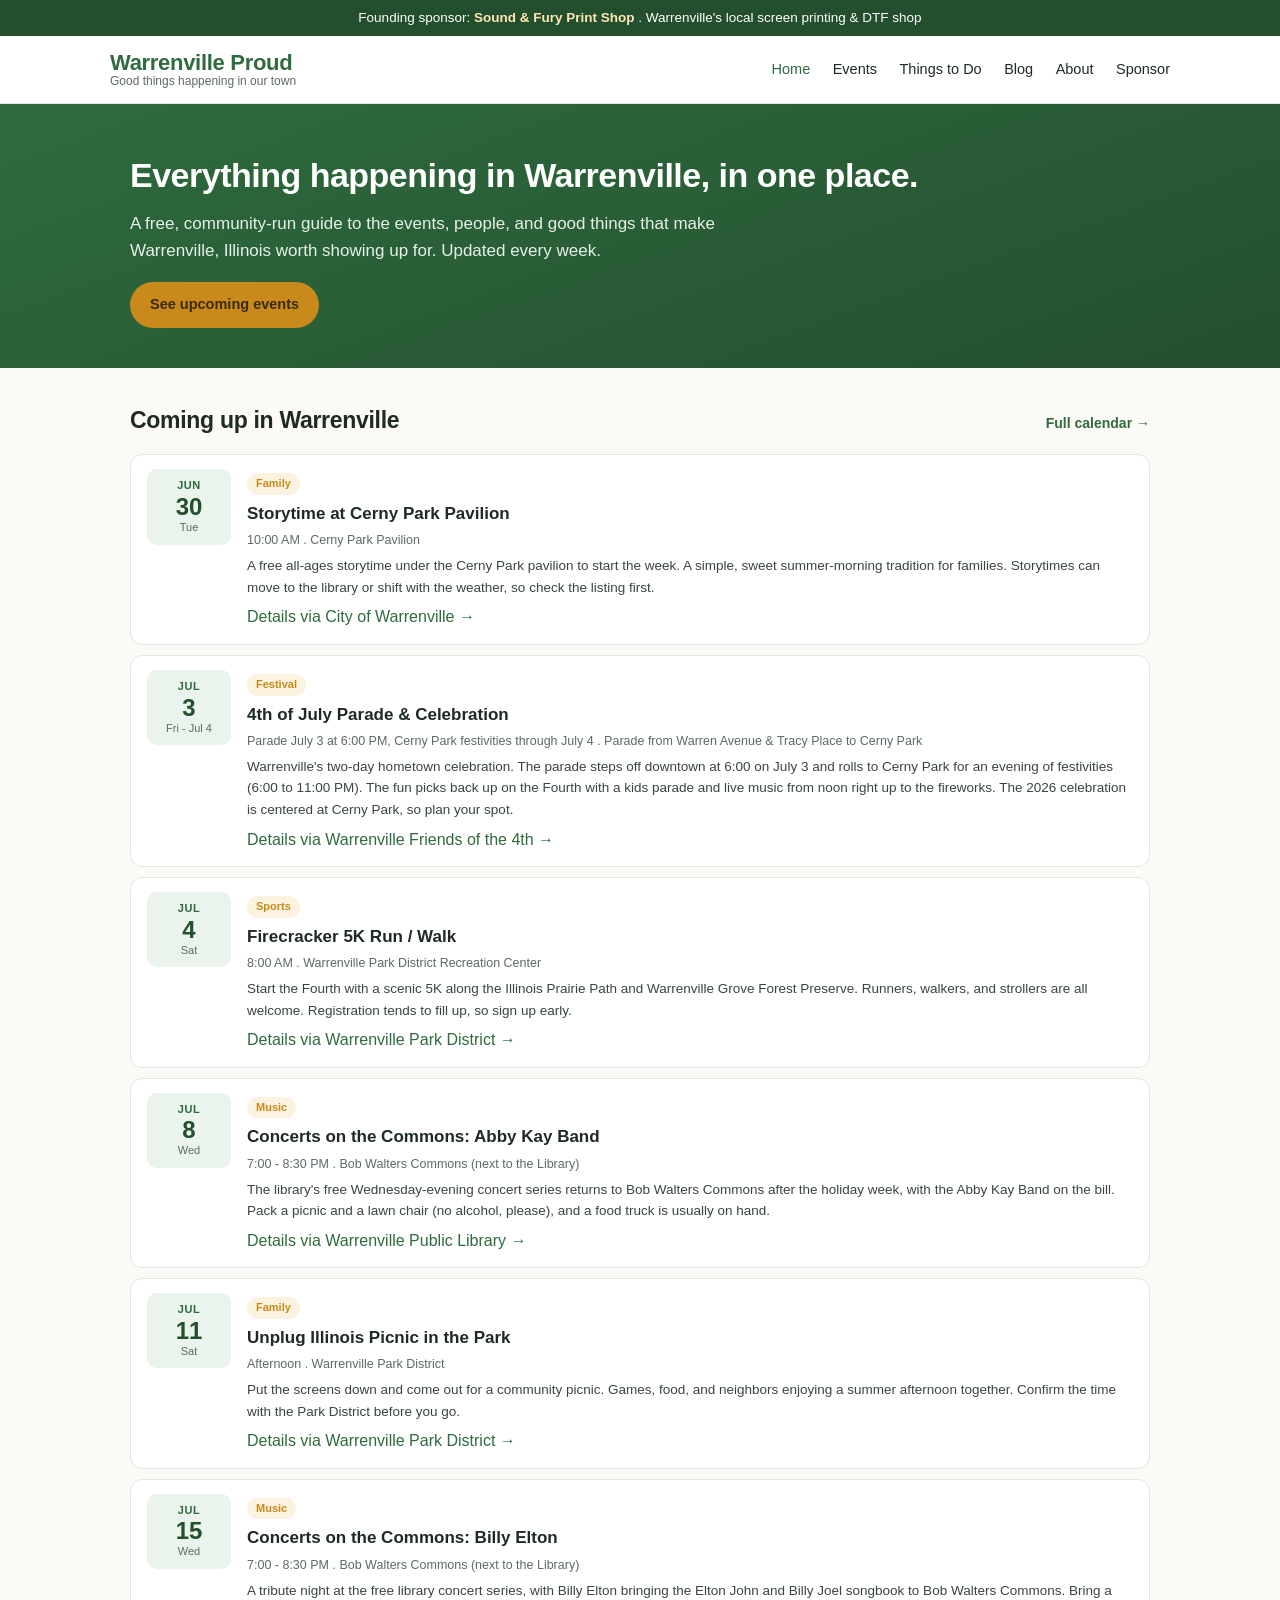
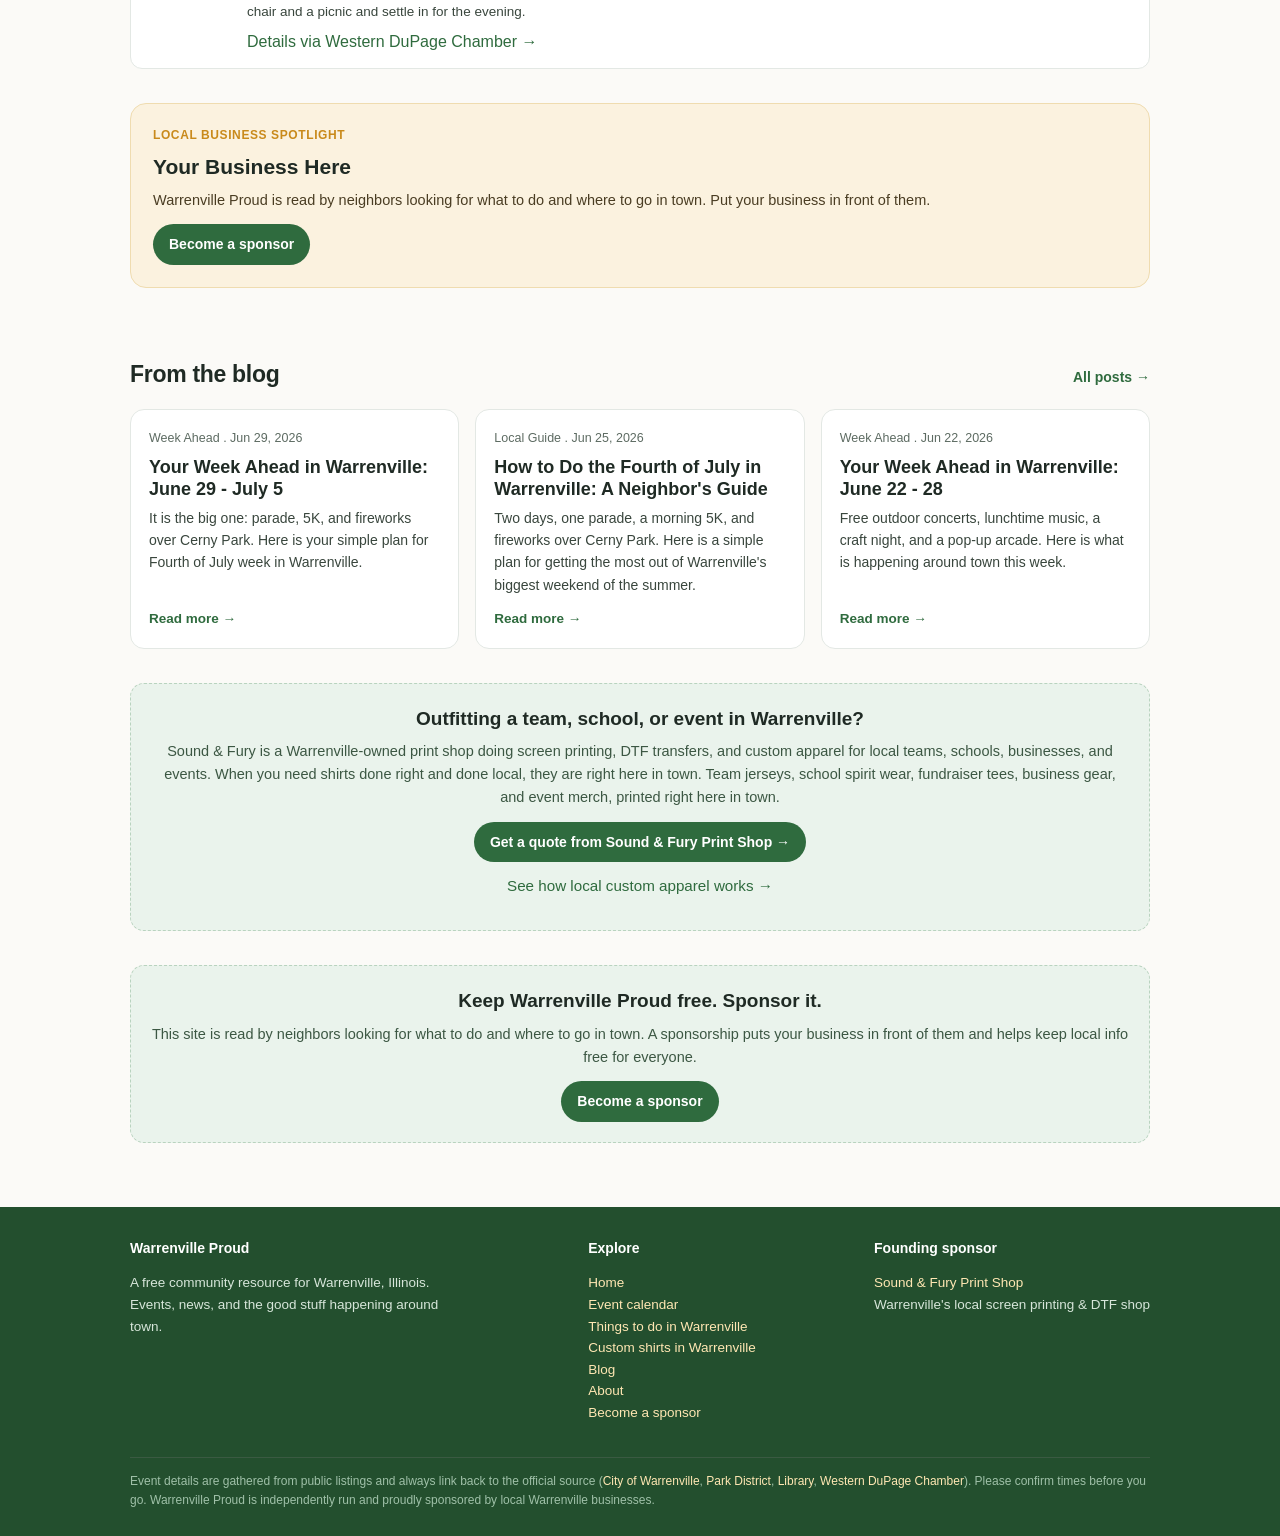
==== commit 6e3b7f73: "Weekly update: 2026-06-29 (Fourth of July week calendar refresh + Week Ahead post, added Concerts on" ====
--- a/index.html
+++ b/index.html
@@ -32,7 +32,7 @@
 <link rel="stylesheet" href="assets/style.css">
 <script type="application/ld+json">{"@context": "https://schema.org", "@type": "Organization", "@id": "https://warrenvilleproud.com/#org", "name": "Warrenville Proud", "url": "https://warrenvilleproud.com/", "logo": "https://warrenvilleproud.com/assets/og-image.png", "image": "https://warrenvilleproud.com/assets/og-image.png", "description": "A free, community-run guide to events and local life in Warrenville, Illinois.", "areaServed": {"@type": "City", "name": "Warrenville, Illinois"}, "knowsAbout": ["Warrenville Illinois events", "DuPage County community events", "local Warrenville news"], "sponsor": {"@type": "Organization", "name": "Sound & Fury Print Shop", "url": "https://soundandfuryprint.com", "description": "Warrenville-based screen printing and DTF custom apparel shop."}}</script>
 <script type="application/ld+json">{"@context": "https://schema.org", "@type": "WebSite", "@id": "https://warrenvilleproud.com/#website", "name": "Warrenville Proud", "url": "https://warrenvilleproud.com/", "inLanguage": "en-US", "publisher": {"@id": "https://warrenvilleproud.com/#org"}}</script>
-<script type="application/ld+json">{"@context": "https://schema.org", "@type": "ItemList", "name": "Upcoming events in Warrenville, Illinois", "itemListElement": [{"@type": "ListItem", "position": 1, "item": {"@type": "Event", "name": "Lunchtime Live with Ben Tatar Music", "startDate": "2026-06-25", "endDate": "2026-06-25", "eventStatus": "https://schema.org/EventScheduled", "eventAttendanceMode": "https://schema.org/OfflineEventAttendanceMode", "location": {"@type": "Place", "name": "Cerny Park Pavilion", "address": {"@type": "PostalAddress", "addressLocality": "Warrenville", "addressRegion": "IL", "postalCode": "60555", "addressCountry": "US"}}, "description": "Bring your lunch to Cerny Park for a free midday set from Ben Tatar. This is the final Lunchtime Live of the season, so it is a nice excuse to step away from the desk and enjoy some live music before the series wraps.", "image": "https://warrenvilleproud.com/assets/og-image.png", "url": "https://www.warrenville.il.us/Calendar.aspx?EID=3202", "organizer": {"@type": "Organization", "name": "Warrenville Park District"}}}, {"@type": "ListItem", "position": 2, "item": {"@type": "Event", "name": "Book Bedazzling at the Library", "startDate": "2026-06-25", "endDate": "2026-06-25", "eventStatus": "https://schema.org/EventScheduled", "eventAttendanceMode": "https://schema.org/OfflineEventAttendanceMode", "location": {"@type": "Place", "name": "Warrenville Public Library", "address": {"@type": "PostalAddress", "addressLocality": "Warrenville", "addressRegion": "IL", "postalCode": "60555", "addressCountry": "US"}}, "description": "An after-hours craft night for adults at the library: turn a book into something all your own with a little sparkle. A fun, hands-on way to spend a summer evening. Space may be limited, so check on signing up.", "image": "https://warrenvilleproud.com/assets/og-image.png", "url": "https://www.warrenville.il.us/Calendar.aspx?EID=3244", "organizer": {"@type": "Organization", "name": "Warrenville Public Library"}}}, {"@type": "ListItem", "position": 3, "item": {"@type": "Event", "name": "80's Pop-Up Arcade at the Library", "startDate": "2026-06-27", "endDate": "2026-06-27", "eventStatus": "https://schema.org/EventScheduled", "eventAttendanceMode": "https://schema.org/OfflineEventAttendanceMode", "location": {"@type": "Place", "name": "Warrenville Public Library", "address": {"@type": "PostalAddress", "addressLocality": "Warrenville", "addressRegion": "IL", "postalCode": "60555", "addressCountry": "US"}}, "description": "The library turns into a throwback arcade for an afternoon, with classic games for all ages. Free and open to families, it makes for an easy Saturday plan. Drop in anytime between 1 and 3.", "image": "https://warrenvilleproud.com/assets/og-image.png", "url": "https://www.warrenville.il.us/Calendar.aspx?EID=3245", "organizer": {"@type": "Organization", "name": "Warrenville Public Library"}}}, {"@type": "ListItem", "position": 4, "item": {"@type": "Event", "name": "Storytime at Cerny Park Pavilion", "startDate": "2026-06-30", "endDate": "2026-06-30", "eventStatus": "https://schema.org/EventScheduled", "eventAttendanceMode": "https://schema.org/OfflineEventAttendanceMode", "location": {"@type": "Place", "name": "Cerny Park Pavilion", "address": {"@type": "PostalAddress", "addressLocality": "Warrenville", "addressRegion": "IL", "postalCode": "60555", "addressCountry": "US"}}, "description": "Another free all-ages storytime under the Cerny Park pavilion to start the week. A simple, sweet summer-morning tradition for families. Times can shift with the weather, so check the listing first.", "image": "https://warrenvilleproud.com/assets/og-image.png", "url": "https://www.warrenville.il.us/Calendar.aspx?EID=3230", "organizer": {"@type": "Organization", "name": "City of Warrenville"}}}, {"@type": "ListItem", "position": 5, "item": {"@type": "Event", "name": "4th of July Celebration & Parade", "startDate": "2026-07-03", "endDate": "2026-07-04", "eventStatus": "https://schema.org/EventScheduled", "eventAttendanceMode": "https://schema.org/OfflineEventAttendanceMode", "location": {"@type": "Place", "name": "Downtown Warrenville (parade) & Cerny Park", "address": {"@type": "PostalAddress", "addressLocality": "Warrenville", "addressRegion": "IL", "postalCode": "60555", "addressCountry": "US"}}, "description": "Two days of hometown celebration. The parade steps off on July 3, followed by festivities at Cerny Park that evening and all day on the Fourth, capped by a fireworks show. The 2026 celebration is centered at Cerny Park, so plan your spot.", "image": "https://warrenvilleproud.com/assets/og-image.png", "url": "https://www.warrenville.il.us/Calendar.aspx?EID=3248", "organizer": {"@type": "Organization", "name": "Warrenville Friends of the 4th"}}}, {"@type": "ListItem", "position": 6, "item": {"@type": "Event", "name": "Firecracker 5K Run / Walk", "startDate": "2026-07-04", "endDate": "2026-07-04", "eventStatus": "https://schema.org/EventScheduled", "eventAttendanceMode": "https://schema.org/OfflineEventAttendanceMode", "location": {"@type": "Place", "name": "Warrenville Park District Recreation Center", "address": {"@type": "PostalAddress", "addressLocality": "Warrenville", "addressRegion": "IL", "postalCode": "60555", "addressCountry": "US"}}, "description": "Start the Fourth with a scenic 5K along the Illinois Prairie Path and Warrenville Grove Forest Preserve. Runners, walkers, and strollers are all welcome. Registration tends to fill up, so sign up early.", "image": "https://warrenvilleproud.com/assets/og-image.png", "url": "https://www.warrenvilleparks.org/events/", "organizer": {"@type": "Organization", "name": "Warrenville Park District"}}}, {"@type": "ListItem", "position": 7, "item": {"@type": "Event", "name": "Unplug Illinois Picnic in the Park", "startDate": "2026-07-11", "endDate": "2026-07-11", "eventStatus": "https://schema.org/EventScheduled", "eventAttendanceMode": "https://schema.org/OfflineEventAttendanceMode", "location": {"@type": "Place", "name": "Warrenville Park District", "address": {"@type": "PostalAddress", "addressLocality": "Warrenville", "addressRegion": "IL", "postalCode": "60555", "addressCountry": "US"}}, "description": "Put the screens down and come out for a community picnic. Games, food, and neighbors enjoying a summer afternoon together. Confirm the time with the Park District before you go.", "image": "https://warrenvilleproud.com/assets/og-image.png", "url": "https://www.warrenvilleparks.org/events/", "organizer": {"@type": "Organization", "name": "Warrenville Park District"}}}, {"@type": "ListItem", "position": 8, "item": {"@type": "Event", "name": "Summer Movies in the Park", "startDate": "2026-07-16", "endDate": "2026-07-16", "eventStatus": "https://schema.org/EventScheduled", "eventAttendanceMode": "https://schema.org/OfflineEventAttendanceMode", "location": {"@type": "Place", "name": "Cerny Park", "address": {"@type": "PostalAddress", "addressLocality": "Warrenville", "addressRegion": "IL", "postalCode": "60555", "addressCountry": "US"}}, "description": "The second outdoor movie night of the summer at Cerny Park. Free, family-friendly, and a great excuse to spend an evening under the stars. Bring a blanket and some snacks.", "image": "https://warrenvilleproud.com/assets/og-image.png", "url": "https://www.warrenvilleparks.org/events/", "organizer": {"@type": "Organization", "name": "Warrenville Park District"}}}]}</script>
+<script type="application/ld+json">{"@context": "https://schema.org", "@type": "ItemList", "name": "Upcoming events in Warrenville, Illinois", "itemListElement": [{"@type": "ListItem", "position": 1, "item": {"@type": "Event", "name": "Storytime at Cerny Park Pavilion", "startDate": "2026-06-30", "endDate": "2026-06-30", "eventStatus": "https://schema.org/EventScheduled", "eventAttendanceMode": "https://schema.org/OfflineEventAttendanceMode", "location": {"@type": "Place", "name": "Cerny Park Pavilion", "address": {"@type": "PostalAddress", "addressLocality": "Warrenville", "addressRegion": "IL", "postalCode": "60555", "addressCountry": "US"}}, "description": "A free all-ages storytime under the Cerny Park pavilion to start the week. A simple, sweet summer-morning tradition for families. Storytimes can move to the library or shift with the weather, so check the listing first.", "image": "https://warrenvilleproud.com/assets/og-image.png", "url": "https://www.warrenville.il.us/Calendar.aspx?EID=3230", "organizer": {"@type": "Organization", "name": "City of Warrenville"}}}, {"@type": "ListItem", "position": 2, "item": {"@type": "Event", "name": "4th of July Parade & Celebration", "startDate": "2026-07-03", "endDate": "2026-07-04", "eventStatus": "https://schema.org/EventScheduled", "eventAttendanceMode": "https://schema.org/OfflineEventAttendanceMode", "location": {"@type": "Place", "name": "Parade from Warren Avenue & Tracy Place to Cerny Park", "address": {"@type": "PostalAddress", "addressLocality": "Warrenville", "addressRegion": "IL", "postalCode": "60555", "addressCountry": "US"}}, "description": "Warrenville's two-day hometown celebration. The parade steps off downtown at 6:00 on July 3 and rolls to Cerny Park for an evening of festivities (6:00 to 11:00 PM). The fun picks back up on the Fourth with a kids parade and live music from noon right up to the fireworks. The 2026 celebration is centered at Cerny Park, so plan your spot.", "image": "https://warrenvilleproud.com/assets/og-image.png", "url": "https://www.warrenville.il.us/Calendar.aspx?EID=3248", "organizer": {"@type": "Organization", "name": "Warrenville Friends of the 4th"}}}, {"@type": "ListItem", "position": 3, "item": {"@type": "Event", "name": "Firecracker 5K Run / Walk", "startDate": "2026-07-04", "endDate": "2026-07-04", "eventStatus": "https://schema.org/EventScheduled", "eventAttendanceMode": "https://schema.org/OfflineEventAttendanceMode", "location": {"@type": "Place", "name": "Warrenville Park District Recreation Center", "address": {"@type": "PostalAddress", "addressLocality": "Warrenville", "addressRegion": "IL", "postalCode": "60555", "addressCountry": "US"}}, "description": "Start the Fourth with a scenic 5K along the Illinois Prairie Path and Warrenville Grove Forest Preserve. Runners, walkers, and strollers are all welcome. Registration tends to fill up, so sign up early.", "image": "https://warrenvilleproud.com/assets/og-image.png", "url": "https://www.warrenvilleparks.org/events/", "organizer": {"@type": "Organization", "name": "Warrenville Park District"}}}, {"@type": "ListItem", "position": 4, "item": {"@type": "Event", "name": "Concerts on the Commons: Abby Kay Band", "startDate": "2026-07-08", "endDate": "2026-07-08", "eventStatus": "https://schema.org/EventScheduled", "eventAttendanceMode": "https://schema.org/OfflineEventAttendanceMode", "location": {"@type": "Place", "name": "Bob Walters Commons (next to the Library)", "address": {"@type": "PostalAddress", "addressLocality": "Warrenville", "addressRegion": "IL", "postalCode": "60555", "addressCountry": "US"}}, "description": "The library's free Wednesday-evening concert series returns to Bob Walters Commons after the holiday week, with the Abby Kay Band on the bill. Pack a picnic and a lawn chair (no alcohol, please), and a food truck is usually on hand.", "image": "https://warrenvilleproud.com/assets/og-image.png", "url": "https://www.warrenville.com/event/16427846", "organizer": {"@type": "Organization", "name": "Warrenville Public Library"}}}, {"@type": "ListItem", "position": 5, "item": {"@type": "Event", "name": "Unplug Illinois Picnic in the Park", "startDate": "2026-07-11", "endDate": "2026-07-11", "eventStatus": "https://schema.org/EventScheduled", "eventAttendanceMode": "https://schema.org/OfflineEventAttendanceMode", "location": {"@type": "Place", "name": "Warrenville Park District", "address": {"@type": "PostalAddress", "addressLocality": "Warrenville", "addressRegion": "IL", "postalCode": "60555", "addressCountry": "US"}}, "description": "Put the screens down and come out for a community picnic. Games, food, and neighbors enjoying a summer afternoon together. Confirm the time with the Park District before you go.", "image": "https://warrenvilleproud.com/assets/og-image.png", "url": "https://www.warrenvilleparks.org/events/", "organizer": {"@type": "Organization", "name": "Warrenville Park District"}}}, {"@type": "ListItem", "position": 6, "item": {"@type": "Event", "name": "Concerts on the Commons: Billy Elton", "startDate": "2026-07-15", "endDate": "2026-07-15", "eventStatus": "https://schema.org/EventScheduled", "eventAttendanceMode": "https://schema.org/OfflineEventAttendanceMode", "location": {"@type": "Place", "name": "Bob Walters Commons (next to the Library)", "address": {"@type": "PostalAddress", "addressLocality": "Warrenville", "addressRegion": "IL", "postalCode": "60555", "addressCountry": "US"}}, "description": "A tribute night at the free library concert series, with Billy Elton bringing the Elton John and Billy Joel songbook to Bob Walters Commons. Bring a chair and a picnic and settle in for the evening.", "image": "https://warrenvilleproud.com/assets/og-image.png", "url": "http://westerndupagechamber.chambermaster.com/events/details/concerts-on-the-commons-billy-elton-12530", "organizer": {"@type": "Organization", "name": "Western DuPage Chamber"}}}, {"@type": "ListItem", "position": 7, "item": {"@type": "Event", "name": "Summer Movies in the Park", "startDate": "2026-07-16", "endDate": "2026-07-16", "eventStatus": "https://schema.org/EventScheduled", "eventAttendanceMode": "https://schema.org/OfflineEventAttendanceMode", "location": {"@type": "Place", "name": "Cerny Park", "address": {"@type": "PostalAddress", "addressLocality": "Warrenville", "addressRegion": "IL", "postalCode": "60555", "addressCountry": "US"}}, "description": "An outdoor movie night under the stars at Cerny Park. Free, family-friendly, and a great excuse to spread out a blanket with some snacks. Confirm the title and start time with the Park District.", "image": "https://warrenvilleproud.com/assets/og-image.png", "url": "https://www.warrenvilleparks.org/events/", "organizer": {"@type": "Organization", "name": "Warrenville Park District"}}}, {"@type": "ListItem", "position": 8, "item": {"@type": "Event", "name": "Concerts on the Commons: Latin Swing Factor", "startDate": "2026-07-22", "endDate": "2026-07-22", "eventStatus": "https://schema.org/EventScheduled", "eventAttendanceMode": "https://schema.org/OfflineEventAttendanceMode", "location": {"@type": "Place", "name": "Bob Walters Commons (next to the Library)", "address": {"@type": "PostalAddress", "addressLocality": "Warrenville", "addressRegion": "IL", "postalCode": "60555", "addressCountry": "US"}}, "description": "Latin Swing Factor brings a lively mix of Latin rhythms and swing to the library's free Wednesday concert on Bob Walters Commons. A fun one to dance to on a summer evening.", "image": "https://warrenvilleproud.com/assets/og-image.png", "url": "http://westerndupagechamber.chambermaster.com/events/details/concerts-on-the-commons-latin-swing-factor-12531", "organizer": {"@type": "Organization", "name": "Western DuPage Chamber"}}}]}</script>
 </head>
 <body>
 <div class="ribbon">Founding sponsor: <a href="https://soundandfuryprint.com?utm_source=warrenvilleproud&amp;utm_medium=referral&amp;utm_campaign=sponsorship&amp;utm_content=ribbon">Sound &amp; Fury Print Shop</a> . Warrenville&#x27;s local screen printing &amp; DTF shop</div>
@@ -60,48 +60,21 @@
 <section><div class="wrap">
   <div class="sec-head"><h2>Coming up in Warrenville</h2><a href="events.html">Full calendar &rarr;</a></div>
   <div class="events-list"><div class="event">
-  <div class="when"><div class="mo">JUN</div><div class="day">25</div><div class="dow">Thu</div></div>
-  <div class="body">
-    <span class="pill">Music</span>
-    <h3>Lunchtime Live with Ben Tatar Music</h3>
-    <div class="det">11:30 AM . Cerny Park Pavilion</div>
-    <p>Bring your lunch to Cerny Park for a free midday set from Ben Tatar. This is the final Lunchtime Live of the season, so it is a nice excuse to step away from the desk and enjoy some live music before the series wraps.</p>
-    <a class="more" href="https://www.warrenville.il.us/Calendar.aspx?EID=3202">Details via Warrenville Park District &rarr;</a>
-  </div>
-</div><div class="event">
-  <div class="when"><div class="mo">JUN</div><div class="day">25</div><div class="dow">Thu</div></div>
-  <div class="body">
-    <span class="pill">Arts</span>
-    <h3>Book Bedazzling at the Library</h3>
-    <div class="det">7:00 PM . Warrenville Public Library</div>
-    <p>An after-hours craft night for adults at the library: turn a book into something all your own with a little sparkle. A fun, hands-on way to spend a summer evening. Space may be limited, so check on signing up.</p>
-    <a class="more" href="https://www.warrenville.il.us/Calendar.aspx?EID=3244">Details via Warrenville Public Library &rarr;</a>
-  </div>
-</div><div class="event">
-  <div class="when"><div class="mo">JUN</div><div class="day">27</div><div class="dow">Sat</div></div>
-  <div class="body">
-    <span class="pill">Family</span>
-    <h3>80&#x27;s Pop-Up Arcade at the Library</h3>
-    <div class="det">1:00 - 3:00 PM . Warrenville Public Library</div>
-    <p>The library turns into a throwback arcade for an afternoon, with classic games for all ages. Free and open to families, it makes for an easy Saturday plan. Drop in anytime between 1 and 3.</p>
-    <a class="more" href="https://www.warrenville.il.us/Calendar.aspx?EID=3245">Details via Warrenville Public Library &rarr;</a>
-  </div>
-</div><div class="event">
   <div class="when"><div class="mo">JUN</div><div class="day">30</div><div class="dow">Tue</div></div>
   <div class="body">
     <span class="pill">Family</span>
     <h3>Storytime at Cerny Park Pavilion</h3>
     <div class="det">10:00 AM . Cerny Park Pavilion</div>
-    <p>Another free all-ages storytime under the Cerny Park pavilion to start the week. A simple, sweet summer-morning tradition for families. Times can shift with the weather, so check the listing first.</p>
+    <p>A free all-ages storytime under the Cerny Park pavilion to start the week. A simple, sweet summer-morning tradition for families. Storytimes can move to the library or shift with the weather, so check the listing first.</p>
     <a class="more" href="https://www.warrenville.il.us/Calendar.aspx?EID=3230">Details via City of Warrenville &rarr;</a>
   </div>
 </div><div class="event">
   <div class="when"><div class="mo">JUL</div><div class="day">3</div><div class="dow">Fri - Jul 4</div></div>
   <div class="body">
     <span class="pill">Festival</span>
-    <h3>4th of July Celebration &amp; Parade</h3>
-    <div class="det">Parade July 3, festivities July 3 evening through July 4 . Downtown Warrenville (parade) &amp; Cerny Park</div>
-    <p>Two days of hometown celebration. The parade steps off on July 3, followed by festivities at Cerny Park that evening and all day on the Fourth, capped by a fireworks show. The 2026 celebration is centered at Cerny Park, so plan your spot.</p>
+    <h3>4th of July Parade &amp; Celebration</h3>
+    <div class="det">Parade July 3 at 6:00 PM, Cerny Park festivities through July 4 . Parade from Warren Avenue &amp; Tracy Place to Cerny Park</div>
+    <p>Warrenville&#x27;s two-day hometown celebration. The parade steps off downtown at 6:00 on July 3 and rolls to Cerny Park for an evening of festivities (6:00 to 11:00 PM). The fun picks back up on the Fourth with a kids parade and live music from noon right up to the fireworks. The 2026 celebration is centered at Cerny Park, so plan your spot.</p>
     <a class="more" href="https://www.warrenville.il.us/Calendar.aspx?EID=3248">Details via Warrenville Friends of the 4th &rarr;</a>
   </div>
 </div><div class="event">
@@ -112,6 +85,33 @@
     <div class="det">8:00 AM . Warrenville Park District Recreation Center</div>
     <p>Start the Fourth with a scenic 5K along the Illinois Prairie Path and Warrenville Grove Forest Preserve. Runners, walkers, and strollers are all welcome. Registration tends to fill up, so sign up early.</p>
     <a class="more" href="https://www.warrenvilleparks.org/events/">Details via Warrenville Park District &rarr;</a>
+  </div>
+</div><div class="event">
+  <div class="when"><div class="mo">JUL</div><div class="day">8</div><div class="dow">Wed</div></div>
+  <div class="body">
+    <span class="pill">Music</span>
+    <h3>Concerts on the Commons: Abby Kay Band</h3>
+    <div class="det">7:00 - 8:30 PM . Bob Walters Commons (next to the Library)</div>
+    <p>The library&#x27;s free Wednesday-evening concert series returns to Bob Walters Commons after the holiday week, with the Abby Kay Band on the bill. Pack a picnic and a lawn chair (no alcohol, please), and a food truck is usually on hand.</p>
+    <a class="more" href="https://www.warrenville.com/event/16427846">Details via Warrenville Public Library &rarr;</a>
+  </div>
+</div><div class="event">
+  <div class="when"><div class="mo">JUL</div><div class="day">11</div><div class="dow">Sat</div></div>
+  <div class="body">
+    <span class="pill">Family</span>
+    <h3>Unplug Illinois Picnic in the Park</h3>
+    <div class="det">Afternoon . Warrenville Park District</div>
+    <p>Put the screens down and come out for a community picnic. Games, food, and neighbors enjoying a summer afternoon together. Confirm the time with the Park District before you go.</p>
+    <a class="more" href="https://www.warrenvilleparks.org/events/">Details via Warrenville Park District &rarr;</a>
+  </div>
+</div><div class="event">
+  <div class="when"><div class="mo">JUL</div><div class="day">15</div><div class="dow">Wed</div></div>
+  <div class="body">
+    <span class="pill">Music</span>
+    <h3>Concerts on the Commons: Billy Elton</h3>
+    <div class="det">7:00 - 8:30 PM . Bob Walters Commons (next to the Library)</div>
+    <p>A tribute night at the free library concert series, with Billy Elton bringing the Elton John and Billy Joel songbook to Bob Walters Commons. Bring a chair and a picnic and settle in for the evening.</p>
+    <a class="more" href="http://westerndupagechamber.chambermaster.com/events/details/concerts-on-the-commons-billy-elton-12530">Details via Western DuPage Chamber &rarr;</a>
   </div>
 </div></div>
 </div></section>
@@ -129,6 +129,11 @@
 <section><div class="wrap">
   <div class="sec-head"><h2>From the blog</h2><a href="blog/index.html">All posts &rarr;</a></div>
   <div class="grid cols-3"><div class="card">
+  <span class="meta">Week Ahead . Jun 29, 2026</span>
+  <h3><a href="blog/week-ahead-2026-06-29.html" style="color:inherit">Your Week Ahead in Warrenville: June 29 - July 5</a></h3>
+  <p>It is the big one: parade, 5K, and fireworks over Cerny Park. Here is your simple plan for Fourth of July week in Warrenville.</p>
+  <a class="more" href="blog/week-ahead-2026-06-29.html">Read more &rarr;</a>
+</div><div class="card">
   <span class="meta">Local Guide . Jun 25, 2026</span>
   <h3><a href="blog/fourth-of-july-warrenville-guide.html" style="color:inherit">How to Do the Fourth of July in Warrenville: A Neighbor&#x27;s Guide</a></h3>
   <p>Two days, one parade, a morning 5K, and fireworks over Cerny Park. Here is a simple plan for getting the most out of Warrenville&#x27;s biggest weekend of the summer.</p>
@@ -138,11 +143,6 @@
   <h3><a href="blog/week-ahead-2026-06-22.html" style="color:inherit">Your Week Ahead in Warrenville: June 22 - 28</a></h3>
   <p>Free outdoor concerts, lunchtime music, a craft night, and a pop-up arcade. Here is what is happening around town this week.</p>
   <a class="more" href="blog/week-ahead-2026-06-22.html">Read more &rarr;</a>
-</div><div class="card">
-  <span class="meta">Local Guide . Jun 18, 2026</span>
-  <h3><a href="blog/st-james-farm-warrenville-trail-guide.html" style="color:inherit">A Walker&#x27;s Guide to St. James Farm, Warrenville&#x27;s Quiet Gem</a></h3>
-  <p>An easy two-mile loop through a former family estate, complete with old stone buildings, big open meadows, and a little surprise art along the way. Here is how to make the most of it.</p>
-  <a class="more" href="blog/st-james-farm-warrenville-trail-guide.html">Read more &rarr;</a>
 </div></div>
 </div></section>
 
